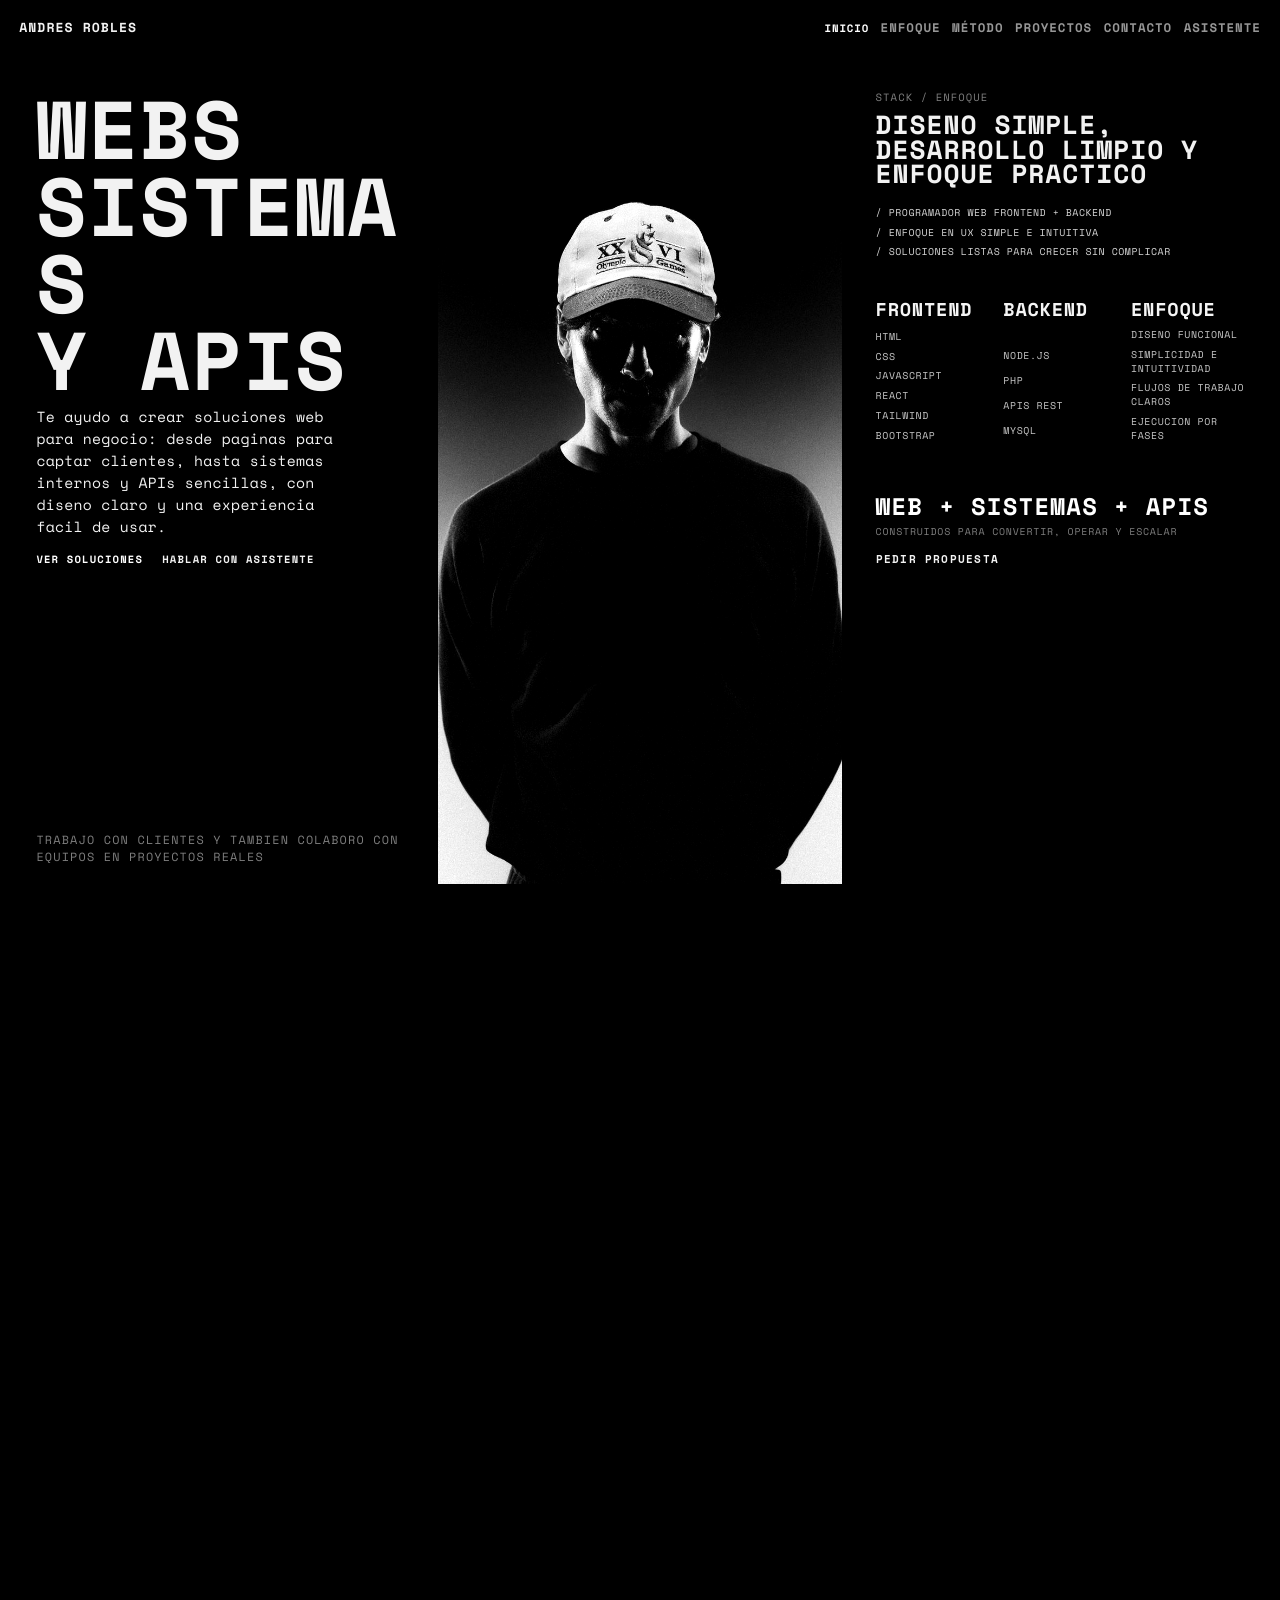
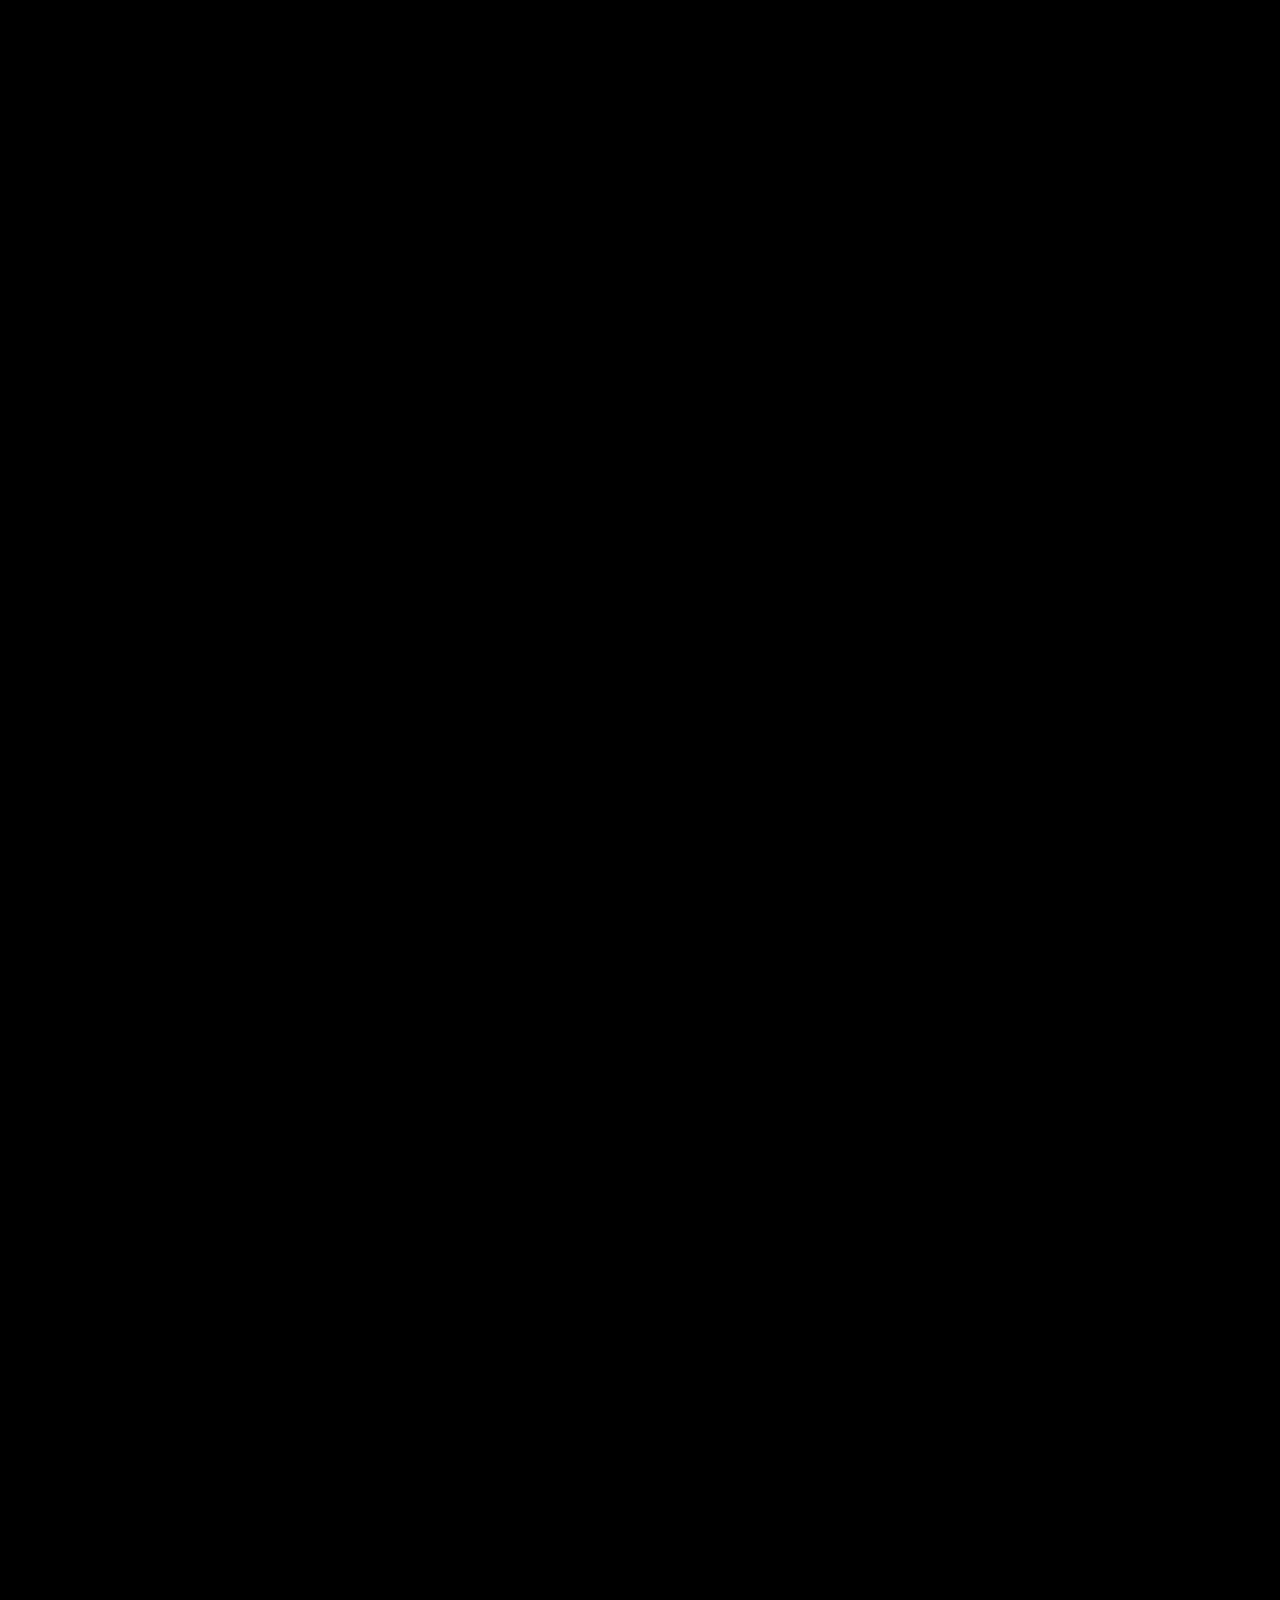
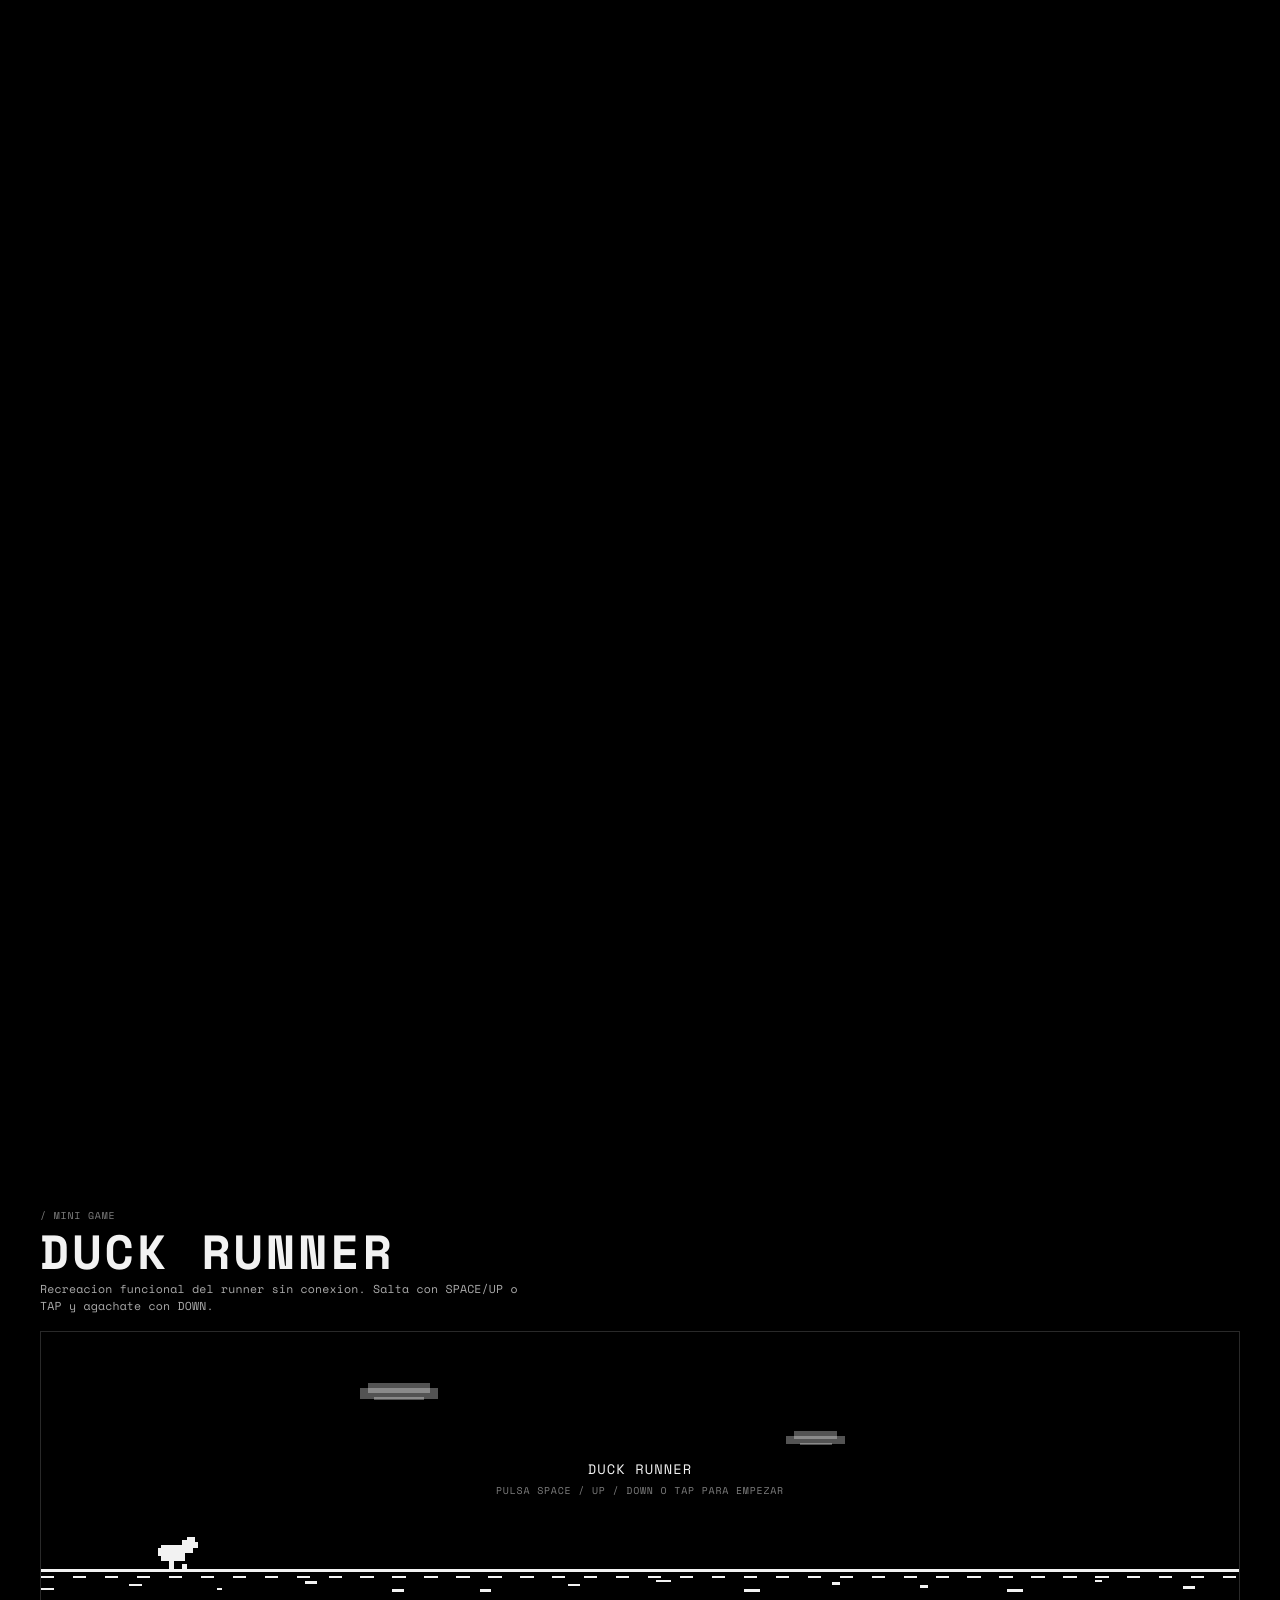
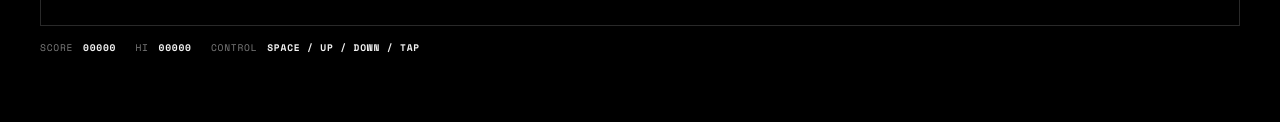
==== index.html @ f23bdde7 "feat: implementar sistema formal de versionado y control de cache" ====
<!DOCTYPE html>
<html lang="es">

<head>
    <meta charset="UTF-8" />
    <meta name="viewport" content="width=device-width, initial-scale=1.0" />
    <title>Andres Robles | Webs, Sistemas y APIs para Negocio</title>
    <link rel="preconnect" href="https://fonts.googleapis.com" />
    <link rel="preconnect" href="https://fonts.gstatic.com" crossorigin />
    <link href="https://fonts.googleapis.com/css2?family=Space+Mono:wght@400;700&display=swap" rel="stylesheet" />
    <link rel="stylesheet" href="assets/css/main.css?v=20260306-202911" />
</head>

<body>
    <nav class="main-nav">
        <div class="logo">ANDRES ROBLES</div>

        <div class="nav-links font-mono">
            <a class="nav-link" data-nav="home" data-nav-key="home" href="index.html">INICIO</a>
            <a class="nav-link" data-nav="about" data-nav-key="about" href="index.html?go=about">ENFOQUE</a>
            <a class="nav-link" data-nav="method" data-nav-key="method" href="index.html?go=method">MÉTODO</a>
            <a class="nav-link" data-nav="work" data-nav-key="work" href="index.html?go=work">PROYECTOS</a>
            <a class="nav-link" data-nav="contact" data-nav-key="contact" href="index.html?go=contact">CONTACTO</a>
            <a class="nav-link" data-nav-key="assistant" href="asistente.html">ASISTENTE</a>
        </div>

        <div class="menu-toggle" aria-label="Abrir menú" role="button" tabindex="0">
            <div class="menu-line"></div>
            <div class="menu-line"></div>
            <div class="menu-line"></div>
        </div>
    </nav>

    <div class="nav-panel font-mono" id="navPanel" aria-hidden="true">
        <a data-nav="home" data-nav-key="home" href="index.html">INICIO</a>
        <a data-nav="about" data-nav-key="about" href="index.html?go=about">ENFOQUE</a>
        <a data-nav="method" data-nav-key="method" href="index.html?go=method">MÉTODO</a>
        <a data-nav="work" data-nav-key="work" href="index.html?go=work">PROYECTOS</a>
        <a data-nav="contact" data-nav-key="contact" href="index.html?go=contact">CONTACTO</a>
        <a data-nav-key="assistant" href="asistente.html">ASISTENTE</a>
    </div>

    <section class="hero-section" id="heroSection">
        <div class="column hero-intro">
            <div class="hero-intro-main stagger-in">
                <h1 class="hero-title">WEBS<br>SISTEMAS<br>Y APIS</h1>
                <p class="hero-subtitle">
                    Te ayudo a crear soluciones web para negocio: desde paginas para captar clientes,
                    hasta sistemas internos y APIs sencillas, con diseno claro y una experiencia facil de usar.
                </p>

                <div class="hero-actions font-mono">
                    <a class="hero-action hero-action-primary" href="index.html?go=work">Ver soluciones</a>
                    <a class="hero-action hero-action-secondary" href="asistente.html">Hablar con asistente</a>
                </div>
            </div>

            <div class="hero-intro-foot stagger-in">
                <p class="hero-note font-mono">Trabajo con clientes y tambien colaboro con equipos en proyectos reales</p>
            </div>
        </div>

        <div class="column hero-center stagger-in" id="centerColumn" role="button" tabindex="0" aria-label="Ir a la seccion de enfoque">
            <img class="center-cover" src="./img/f6bb6f77c2fecaa5fe5e945b4db402d2.jpg" alt="Retrato profesional de Andres Robles" loading="eager" />
        </div>

        <div class="column column-right">
            <div class="hero-panel-head stagger-in">
                <p class="hero-panel-kicker font-mono">Stack / Enfoque</p>
                <h2 class="hero-panel-title">Diseno simple, desarrollo limpio y enfoque practico</h2>
            </div>

            <div class="hero-panel-meta font-mono stagger-in">
                <p>/ programador web frontend + backend</p>
                <p>/ enfoque en UX simple e intuitiva</p>
                <p>/ soluciones listas para crecer sin complicar</p>
            </div>

            <div class="hero-skill-grid stagger-in">
                <article class="hero-skill-col">
                    <h3 class="hero-skill-title">Frontend</h3>
                    <ul class="hero-skill-list font-mono">
                        <li>HTML</li>
                        <li>CSS</li>
                        <li>JavaScript</li>
                        <li>React</li>
                        <li>Tailwind</li>
                        <li>Bootstrap</li>
                    </ul>
                </article>

                <article class="hero-skill-col">
                    <h3 class="hero-skill-title">Backend</h3>
                    <ul class="hero-skill-list font-mono">
                        <li>Node.js</li>
                        <li>PHP</li>
                        <li>APIs REST</li>
                        <li>MySQL</li>
                    </ul>
                </article>

                <article class="hero-skill-col">
                    <h3 class="hero-skill-title">Enfoque</h3>
                    <ul class="hero-skill-list font-mono">
                        <li>Diseno funcional</li>
                        <li>Simplicidad e intuitividad</li>
                        <li>Flujos de trabajo claros</li>
                        <li>Ejecucion por fases</li>
                    </ul>
                </article>
            </div>

            <div class="column-3-bottom stagger-in">
                <p class="hero-availability">
                    <strong class="font-display">web + sistemas + apis</strong>
                    <span class="hero-availability-note">construidos para convertir, operar y escalar</span>
                </p>
                <button class="contact-btn font-mono">Pedir propuesta</button>
            </div>
        </div>
    </section>

    <section class="about-section" id="aboutSection">
        <div class="about-container">
            <div class="about-layout">
                <div class="about-side">
                    <p class="reveal reveal-about">
                        Soy programador web y me gusta unir diseno con desarrollo para crear soluciones claras.
                        Construyo paginas web, sistemas internos y APIs sencillas que realmente te ayuden
                        a vender mejor, organizar tu operacion o avanzar mas rapido.
                        <br><br>
                        Mi objetivo es que cada proyecto sea facil de entender, usar y mantener.
                        Cuido estructura, contenido y flujo para que tu web o sistema no solo se vea bien,
                        sino que tambien funcione bien en el dia a dia.
                        <br><br>
                        Trabajo con clientes que quieren ejecutar rapido y con equipos que necesitan apoyo tecnico.
                        Podemos arrancar con un producto definido o hacerlo a medida, segun lo que necesites.
                    </p>

                    <div class="about-meta font-mono reveal reveal-about">
                        <span>Perfil</span>
                        <span>Freelance + colaboracion con equipos</span>
                    </div>
                </div>

                <div>
                    <h2 class="about-big reveal reveal-about">
                        Proyectos reales, soluciones digitales y desarrollo a medida.                    </h2>
                </div>
            </div>
        </div>
    </section>

    <section class="experience-section" id="experienceSection">
        <div class="experience-container">
            <div class="section-label font-mono reveal reveal-exp">ENFOQUE</div>
            
            <div class="focus-grid">
                <div class="focus-item reveal reveal-exp">
                    <span class="focus-num font-mono">01</span>
                    <h3 class="focus-title">Diseno que funciona</h3>
                    <p class="focus-desc">Priorizo claridad sobre complejidad. Cada elemento tiene que tener una razon de existir.</p>
                </div>

                <div class="focus-item reveal reveal-exp">
                    <span class="focus-num font-mono">02</span>
                    <h3 class="focus-title">Codigo mantenible</h3>
                    <p class="focus-desc">Escribo codigo limpio y organizado para que cualquier desarrollador pueda entenderlo y evolucionarlo.</p>
                </div>

                <div class="focus-item reveal reveal-exp">
                    <span class="focus-num font-mono">03</span>
                    <h3 class="focus-title">Enfoque pragmatico</h3>
                    <p class="focus-desc">No reinvento la rueda. Uso herramientas probadas y resuelvo problemas reales con soluciones simples.</p>
                </div>

                <div class="focus-item reveal reveal-exp">
                    <span class="focus-num font-mono">04</span>
                    <h3 class="focus-title">Resultados medibles</h3>
                    <p class="focus-desc">Cada proyecto tiene metricas claras: conversion, rendimiento o engagement segun el objetivo.</p>
                </div>
            </div>

            <div class="focus-cta reveal reveal-exp">
                <a href="#projectsSection" class="focus-link font-mono">Ver trabajos reales</a>
            </div>
        </div>
    </section>

    <section class="projects-section" id="projectsSection">
        <div class="projects-container">
            <div class="section-header reveal reveal-projects reveal-grow">
                <div class="section-label section-label-dark font-mono">PROYECTOS Y SOLUCIONES</div>
                <h2 class="section-title">Soluciones web<br>para negocio</h2>
            </div>

            <div class="projects-list">
                <a class="project-item project-item-link reveal reveal-projects" data-project-slug="landing-b2b" href="#" aria-label="Ver detalle de Landing de captacion B2B">
                    <div class="project-visual">
                        <img class="project-thumb" src="./img/Proyecto nuevo (7).png" alt="Vista de dashboard para captacion B2B" loading="lazy" />
                        <div class="project-number font-mono">01</div>
                    </div>
                    <div class="project-info">
                        <h3>Landing de captacion B2B</h3>
                        <p>
                            Pagina enfocada en convertir visitas en oportunidades comerciales,
                            con mensaje claro, estructura de conversion y formulario orientado a leads.
                        </p>
                        <div class="project-tags">
                            <span class="project-tag font-mono">Leads</span>
                            <span class="project-tag font-mono">Conversion</span>
                            <span class="project-tag font-mono">B2B</span>
                        </div>
                    </div>
                    <div class="project-arrow">→</div>
                </a>

                <a class="project-item project-item-link reveal reveal-projects" data-project-slug="corporate-sales-site" href="#" aria-label="Ver detalle de Web corporativa multipagina">
                    <div class="project-visual">
                        <img class="project-thumb" src="./img/Proyecto nuevo (7).png" alt="Preview de web corporativa enfocada en ventas" loading="lazy" />
                        <div class="project-number font-mono">02</div>
                    </div>
                    <div class="project-info">
                        <h3>Web corporativa multipagina</h3>
                        <p>
                            Sitio para presentar tu marca, servicios y casos con claridad,
                            reforzando confianza y facilitando el paso a contacto comercial.
                        </p>
                        <div class="project-tags">
                            <span class="project-tag font-mono">Marca</span>
                            <span class="project-tag font-mono">Ventas</span>
                            <span class="project-tag font-mono">Credibilidad</span>
                        </div>
                    </div>
                    <div class="project-arrow">→</div>
                </a>

                <a class="project-item project-item-link reveal reveal-projects" data-project-slug="internal-ops-panel" href="#" aria-label="Ver detalle de Sistema interno de flujos de trabajo">
                    <div class="project-visual">
                        <img class="project-thumb" src="./img/Proyecto nuevo (7).png" alt="Panel interno de operaciones para equipos" loading="lazy" />
                        <div class="project-number font-mono">03</div>
                    </div>
                    <div class="project-info">
                        <h3>Sistema interno de flujos de trabajo</h3>
                        <p>
                            Aplicacion para organizar procesos del equipo, centralizar tareas y datos,
                            y reducir trabajo manual con una operacion mas clara.
                        </p>
                        <div class="project-tags">
                            <span class="project-tag font-mono">Operaciones</span>
                            <span class="project-tag font-mono">Flujos</span>
                            <span class="project-tag font-mono">MySQL</span>
                        </div>
                    </div>
                    <div class="project-arrow">→</div>
                </a>

                <a class="project-item project-item-link reveal reveal-projects" data-project-slug="simple-business-api" href="#" aria-label="Ver detalle de API sencilla para integraciones">
                    <div class="project-visual">
                        <img class="project-thumb" src="./img/Proyecto nuevo (7).png" alt="Integracion backend con endpoints de API" loading="lazy" />
                        <div class="project-number font-mono">04</div>
                    </div>
                    <div class="project-info">
                        <h3>API sencilla para integraciones</h3>
                        <p>
                            API REST para conectar formularios, CRM, paneles o servicios externos,
                            con endpoints claros y estructura preparada para crecer por fases.
                        </p>
                        <div class="project-tags">
                            <span class="project-tag font-mono">API</span>
                            <span class="project-tag font-mono">Integraciones</span>
                            <span class="project-tag font-mono">Backend</span>
                        </div>
                    </div>
                    <div class="project-arrow">→</div>
                </a>
            </div>
        </div>
    </section>

    <section class="contact-section" id="contactSection">
        <div class="contact-container">
            <div class="section-label font-mono reveal reveal-contact">CONTACTO</div>
            <h2 class="contact-title reveal reveal-contact reveal-grow">
                Hablemos de tu proyecto
            </h2>
            <p class="contact-subtitle reveal reveal-contact">
                Si necesitas una web, un sistema o una API, te ayudo a definir el siguiente paso.
            </p>
            <div class="contact-actions reveal reveal-contact">
                <button type="button" class="contact-action-main font-mono" data-contact-intent="producto">
                    Iniciar proyecto
                </button>
                <button type="button" class="contact-action-secondary font-mono" data-contact-intent="equipo">
                    Colaborar con equipo
                </button>
            </div>

            <form class="contact-form reveal reveal-contact" id="contactForm" novalidate>
                <input type="hidden" name="source" value="portfolio-web" />
                <input type="hidden" name="formStartedAt" id="contactFormStartedAt" value="" />

                <label class="contact-honeypot" for="contactWebsite" aria-hidden="true">
                    <span>Sitio web</span>
                    <input id="contactWebsite" name="website" type="text" tabindex="-1" autocomplete="off" />
                </label>

                <div class="contact-form-grid">
                    <label class="contact-field" for="contactName">
                        <span>Nombre</span>
                        <input id="contactName" name="name" type="text" autocomplete="name" required />
                        <small class="contact-field-error" data-error-for="name"></small>
                    </label>

                    <label class="contact-field" for="contactEmail">
                        <span>Email</span>
                        <input id="contactEmail" name="email" type="email" autocomplete="email" required />
                        <small class="contact-field-error" data-error-for="email"></small>
                    </label>

                    <label class="contact-field" for="contactCompany">
                        <span>Empresa (opcional)</span>
                        <input id="contactCompany" name="company" type="text" autocomplete="organization" />
                        <small class="contact-field-error" data-error-for="company"></small>
                    </label>

                    <label class="contact-field" for="contactType">
                        <span>Tipo de solicitud</span>
                        <select id="contactType" name="inquiryType" required>
                            <option value="">Selecciona una opción</option>
                            <option value="producto">Quiero una web o sistema</option>
                            <option value="medida">Proyecto a medida</option>
                            <option value="equipo">Colaboracion con equipo o empresa</option>
                        </select>
                        <small class="contact-field-error" data-error-for="inquiryType"></small>
                    </label>
                </div>

                <label class="contact-field contact-field-full" for="contactMessage">
                    <span>Cuéntame qué necesitas</span>
                    <textarea id="contactMessage" name="message" rows="5" required></textarea>
                    <small class="contact-field-error" data-error-for="message"></small>
                </label>

                <button type="submit" class="contact-submit font-mono" id="contactSubmitButton">Enviar solicitud</button>
                <p class="contact-feedback" id="contactFeedback" role="status" aria-live="polite"></p>
            </form>

            <div class="social-links reveal reveal-contact">
                <a href="#" class="social-link font-mono">GitHub</a>
                <a href="#" class="social-link font-mono">LinkedIn</a>
                <a href="#" class="social-link font-mono">Twitter</a>
                <a href="#" class="social-link font-mono">Dribbble</a>
            </div>
        </div>
    </section>

    <footer class="footer" id="footerSection">
        <p class="font-mono">© 2026 Andres Robles. Webs, sistemas y APIs para negocio.</p>
    </footer>

    <section class="duck-runner-section" id="duckRunnerSection" aria-labelledby="duckRunnerTitle">
        <div class="duck-runner-container">
            <header class="duck-runner-head">
                <p class="duck-runner-kicker font-mono">/ mini game</p>
                <h2 class="duck-runner-title" id="duckRunnerTitle">Duck Runner</h2>
                <p class="duck-runner-copy">Recreacion funcional del runner sin conexion. Salta con SPACE/UP o TAP y agachate con DOWN.</p>
            </header>

            <div class="duck-runner-stage" id="duckRunnerStage" role="region" aria-label="Duck Runner en pixeles">
                <canvas class="duck-runner-canvas" id="duckRunnerCanvas" width="900" height="220" aria-label="Escena del juego Duck Runner"></canvas>

                <div class="duck-runner-overlay font-mono" id="duckRunnerOverlay">
                    <p class="duck-runner-overlay-title" id="duckRunnerOverlayTitle">Duck Runner</p>
                    <p class="duck-runner-overlay-hint" id="duckRunnerOverlayHint">Pulsa espacio o toca para empezar</p>
                </div>
            </div>

            <div class="duck-runner-hud font-mono">
                <span>SCORE <strong id="duckRunnerScore">00000</strong></span>
                <span>HI <strong id="duckRunnerHighScore">00000</strong></span>
                <span>CONTROL <strong>SPACE / UP / DOWN / TAP</strong></span>
            </div>
        </div>
    </section>

    <div class="project-modal" id="projectModal" aria-hidden="true">
        <div class="project-modal-backdrop" data-project-modal-close></div>

        <section class="project-modal-dialog" role="dialog" aria-modal="true" aria-labelledby="projectModalTitle" aria-describedby="projectModalSubtitle">
            <button type="button" class="project-modal-close font-mono" id="projectModalClose" data-project-modal-close>Cerrar</button>

            <header class="project-modal-header">
                <p class="project-modal-kicker font-mono" id="projectModalKicker"></p>
                <h3 class="project-modal-title" id="projectModalTitle"></h3>
                <p class="project-modal-subtitle" id="projectModalSubtitle"></p>
                <div class="project-modal-tags" id="projectModalTags"></div>
            </header>

            <div class="project-modal-body">
                <section class="project-modal-intro">
                    <div class="project-modal-gallery" id="projectModalGallery"></div>

                    <aside class="project-modal-side">
                        <div class="project-modal-meta font-mono">
                            <span id="projectModalStatus"></span>
                            <span id="projectModalTimeline"></span>
                        </div>

                        <p class="project-modal-summary" id="projectModalSummary"></p>

                        <h4 class="project-modal-side-title font-mono">Incluye</h4>
                        <ul class="project-modal-deliverables" id="projectModalDeliverables"></ul>

                        <div class="project-modal-actions">
                            <a class="project-modal-btn font-mono" id="projectModalDemoLink" href="#" target="_blank" rel="noopener">Ver demo real</a>
                            <p class="project-modal-hint" id="projectModalDemoHint"></p>
                        </div>
                    </aside>
                </section>

                <section class="project-modal-story" id="projectModalStoryGallery" aria-label="Galeria del proyecto"></section>
            </div>
        </section>
    </div>

    <script type="module" src="assets/js/main.js?v=20260306-202911"></script>
</body>

</html>
---- assets/css/main.css ----
@import url("./base.css");
@import url("./components/nav.css");
@import url("./components/hero.css");
@import url("./components/sections.css");
@import url("./components/duck-runner.css");
@import url("./components/project-modal.css");
@import url("./components/animations.css");
@import url("./components/responsive.css");
@import url("./theme-retro.css");
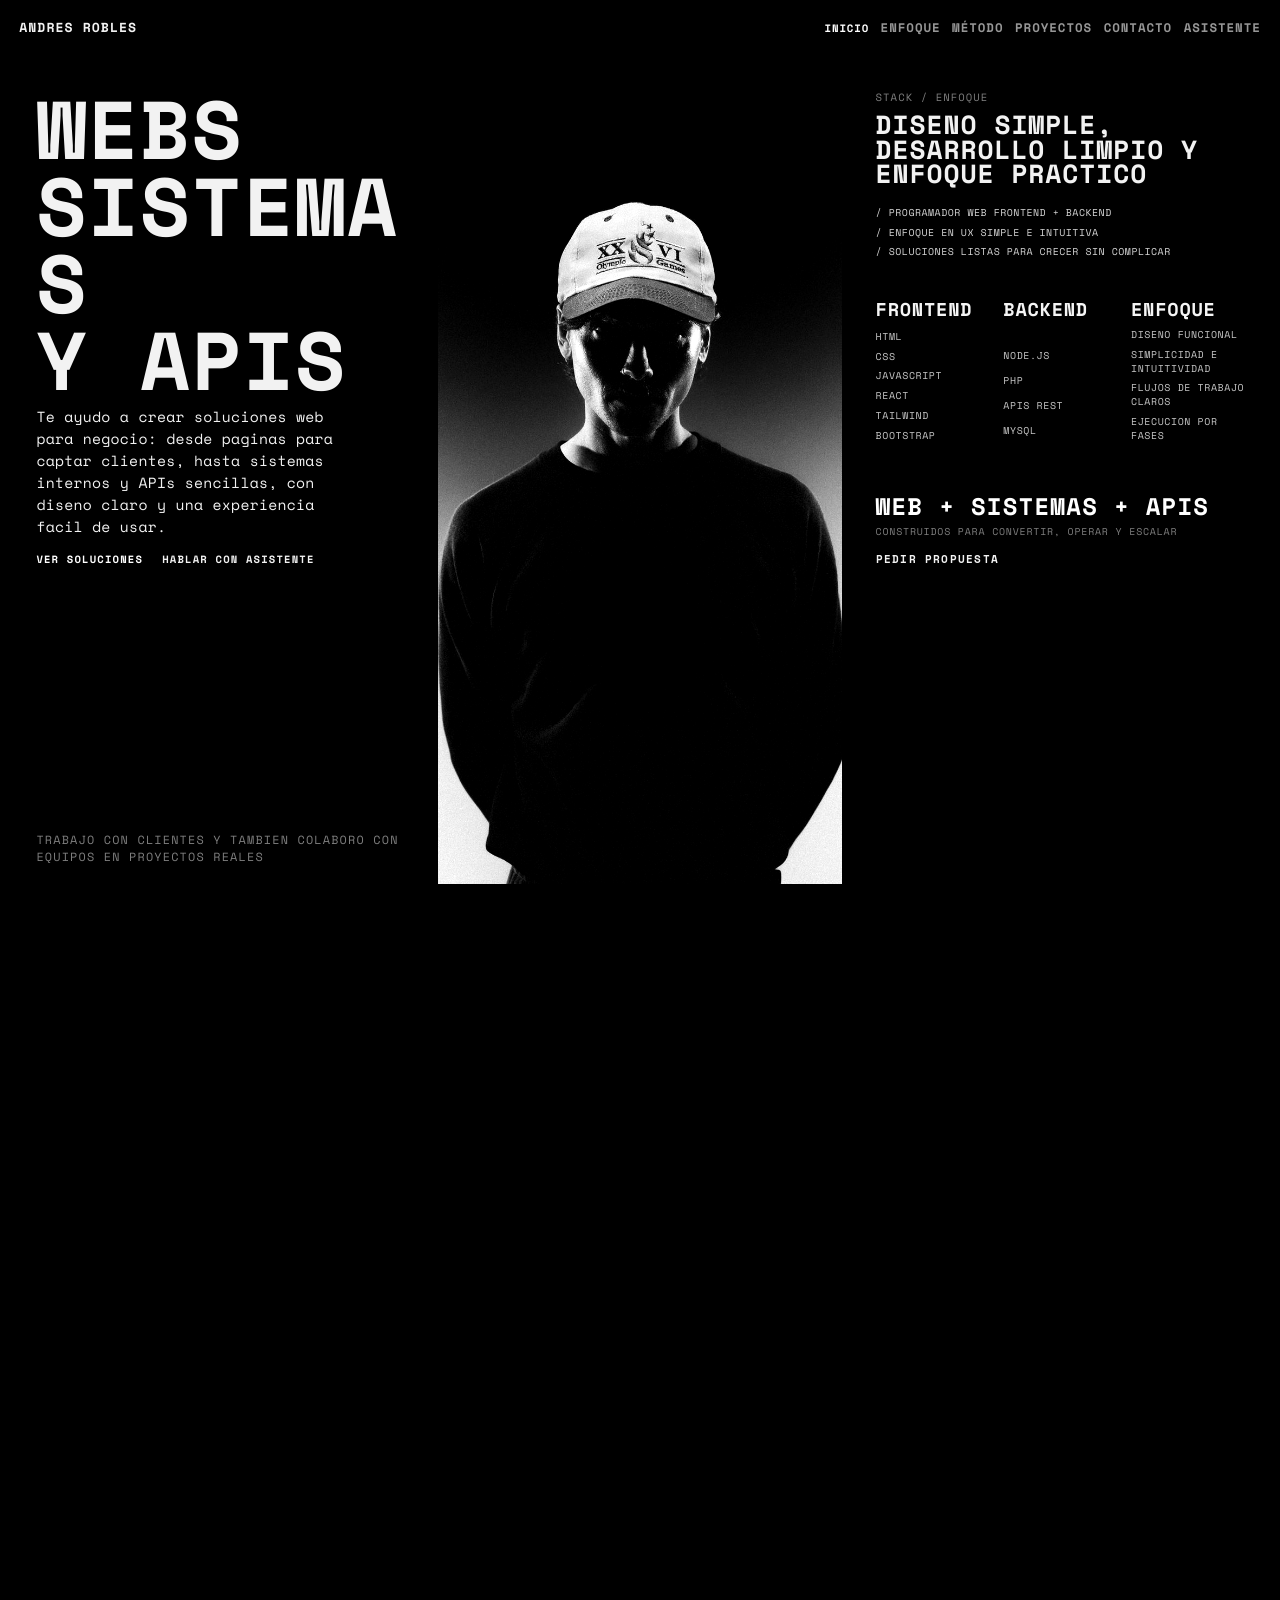
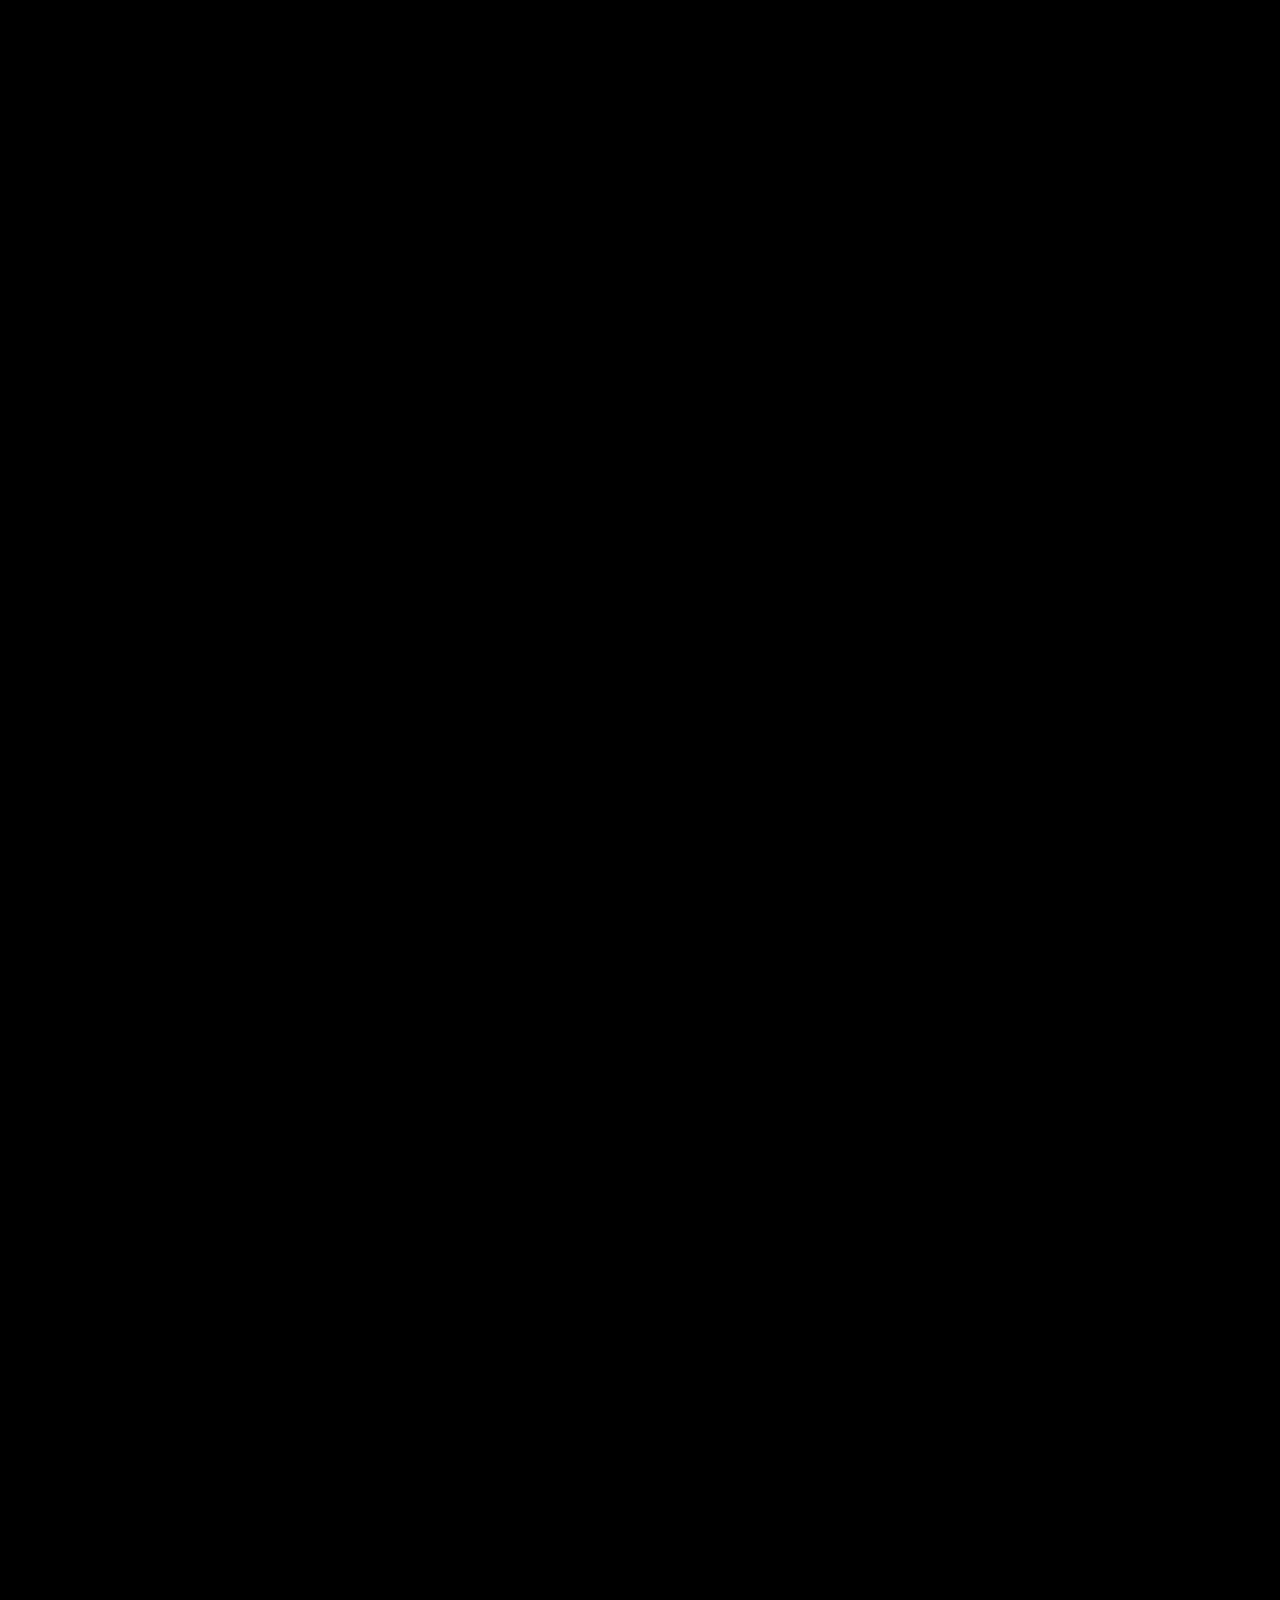
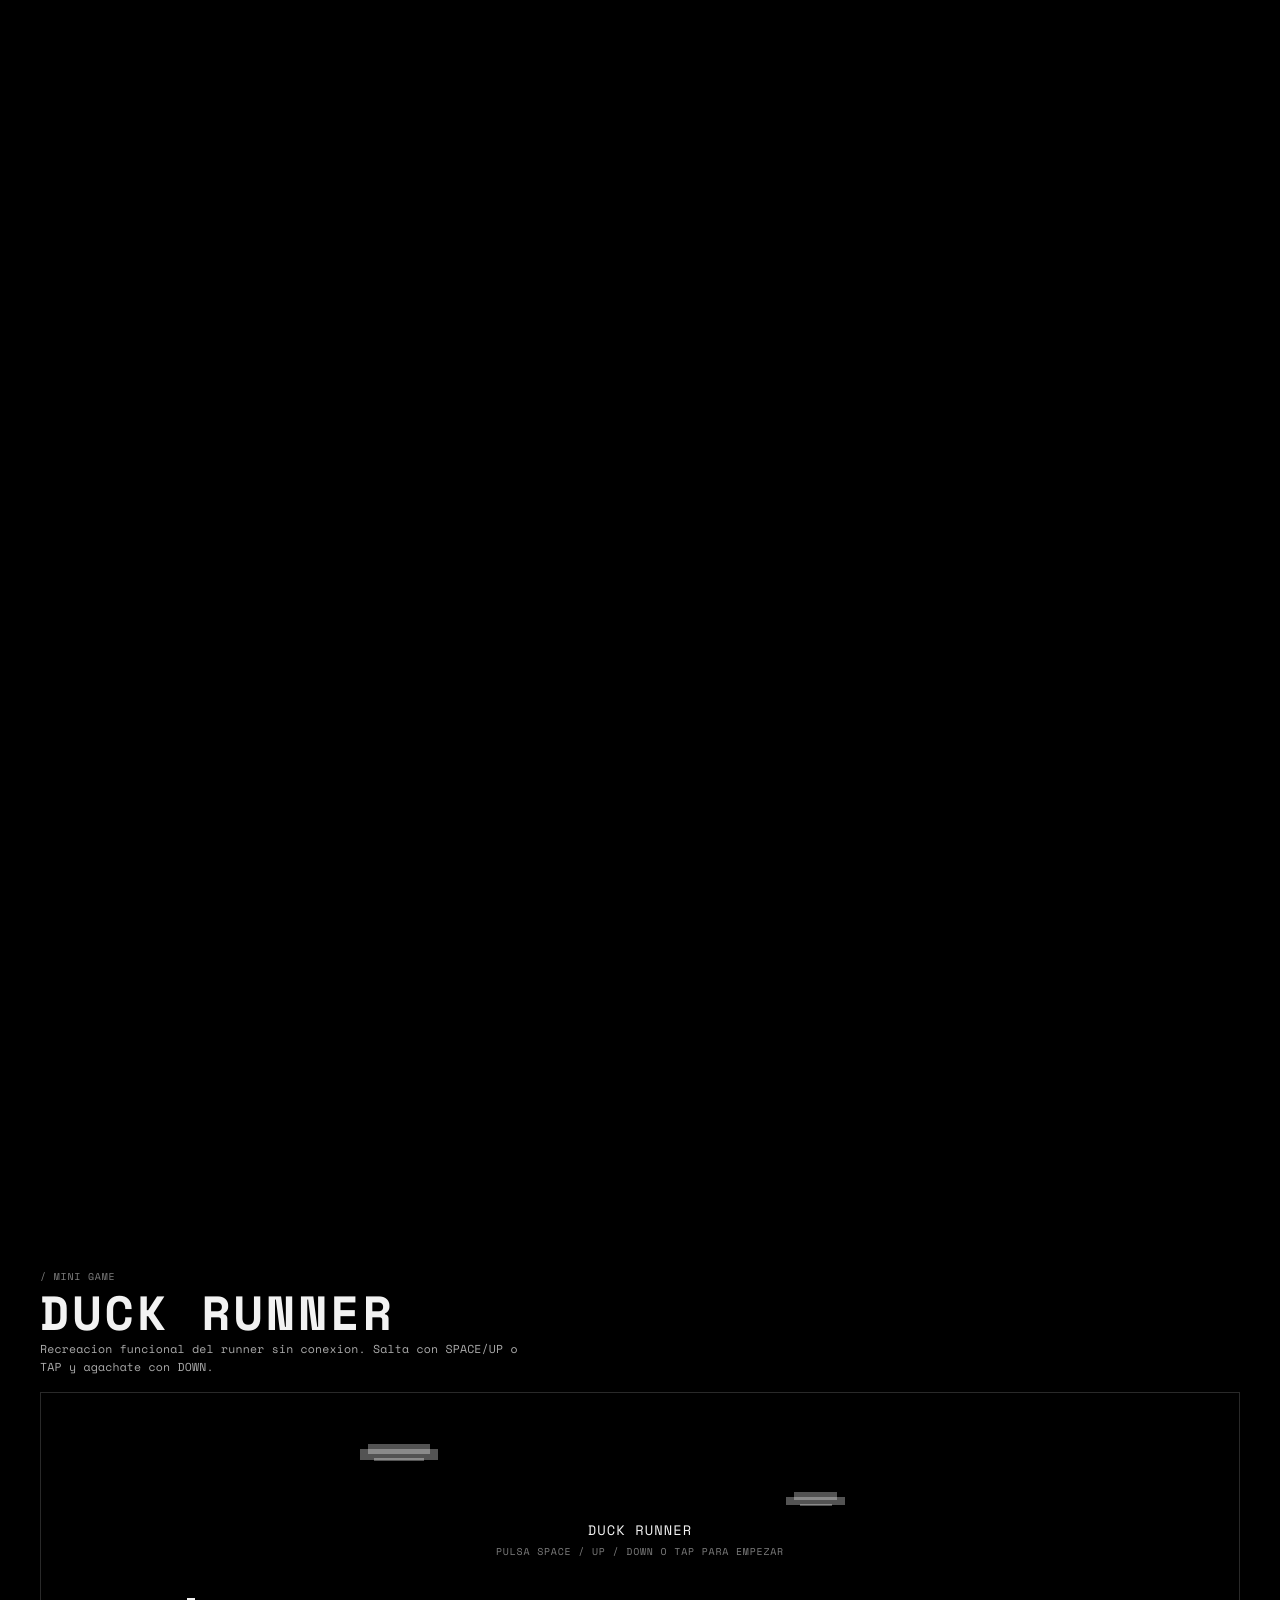
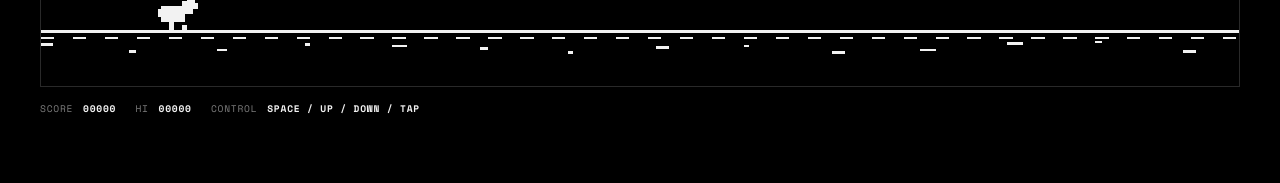
==== commit 6cf0f80b: "fix: reforzar seguridad y documentar el portafolio de practica Conserva la migracion del asistente a" ====
--- a/index.html
+++ b/index.html
@@ -8,7 +8,7 @@
     <link rel="preconnect" href="https://fonts.googleapis.com" />
     <link rel="preconnect" href="https://fonts.gstatic.com" crossorigin />
     <link href="https://fonts.googleapis.com/css2?family=Space+Mono:wght@400;700&display=swap" rel="stylesheet" />
-    <link rel="stylesheet" href="assets/css/main.css?v=20260306-202911" />
+    <link rel="stylesheet" href="assets/css/main.css?v=20261019-124854" />
 </head>
 
 <body>
@@ -344,13 +344,14 @@
 
                 <button type="submit" class="contact-submit font-mono" id="contactSubmitButton">Enviar solicitud</button>
                 <p class="contact-feedback" id="contactFeedback" role="status" aria-live="polite"></p>
+                <p class="font-mono" style="font-size:0.8rem;line-height:1.6">Proyecto de aprendizaje: utiliza datos ficticios al probarlo. En modo real, el servidor guarda la solicitud para seguimiento. No se guardan borradores nuevos en tu navegador.</p>
             </form>
 
             <div class="social-links reveal reveal-contact">
-                <a href="#" class="social-link font-mono">GitHub</a>
-                <a href="#" class="social-link font-mono">LinkedIn</a>
-                <a href="#" class="social-link font-mono">Twitter</a>
-                <a href="#" class="social-link font-mono">Dribbble</a>
+                <a href="https://github.com/andres-robles-dev" class="social-link font-mono">GitHub</a>
+                <span class="social-link font-mono" aria-disabled="true" title="Sin configurar en esta muestra">LinkedIn · pendiente</span>
+                <span class="social-link font-mono" aria-disabled="true" title="Sin configurar en esta muestra">Twitter · pendiente</span>
+                <span class="social-link font-mono" aria-disabled="true" title="Sin configurar en esta muestra">Dribbble · pendiente</span>
             </div>
         </div>
     </section>
@@ -424,7 +425,7 @@
         </section>
     </div>
 
-    <script type="module" src="assets/js/main.js?v=20260306-202911"></script>
+    <script type="module" src="assets/js/main.js?v=20261019-124854"></script>
 </body>
 
 </html>
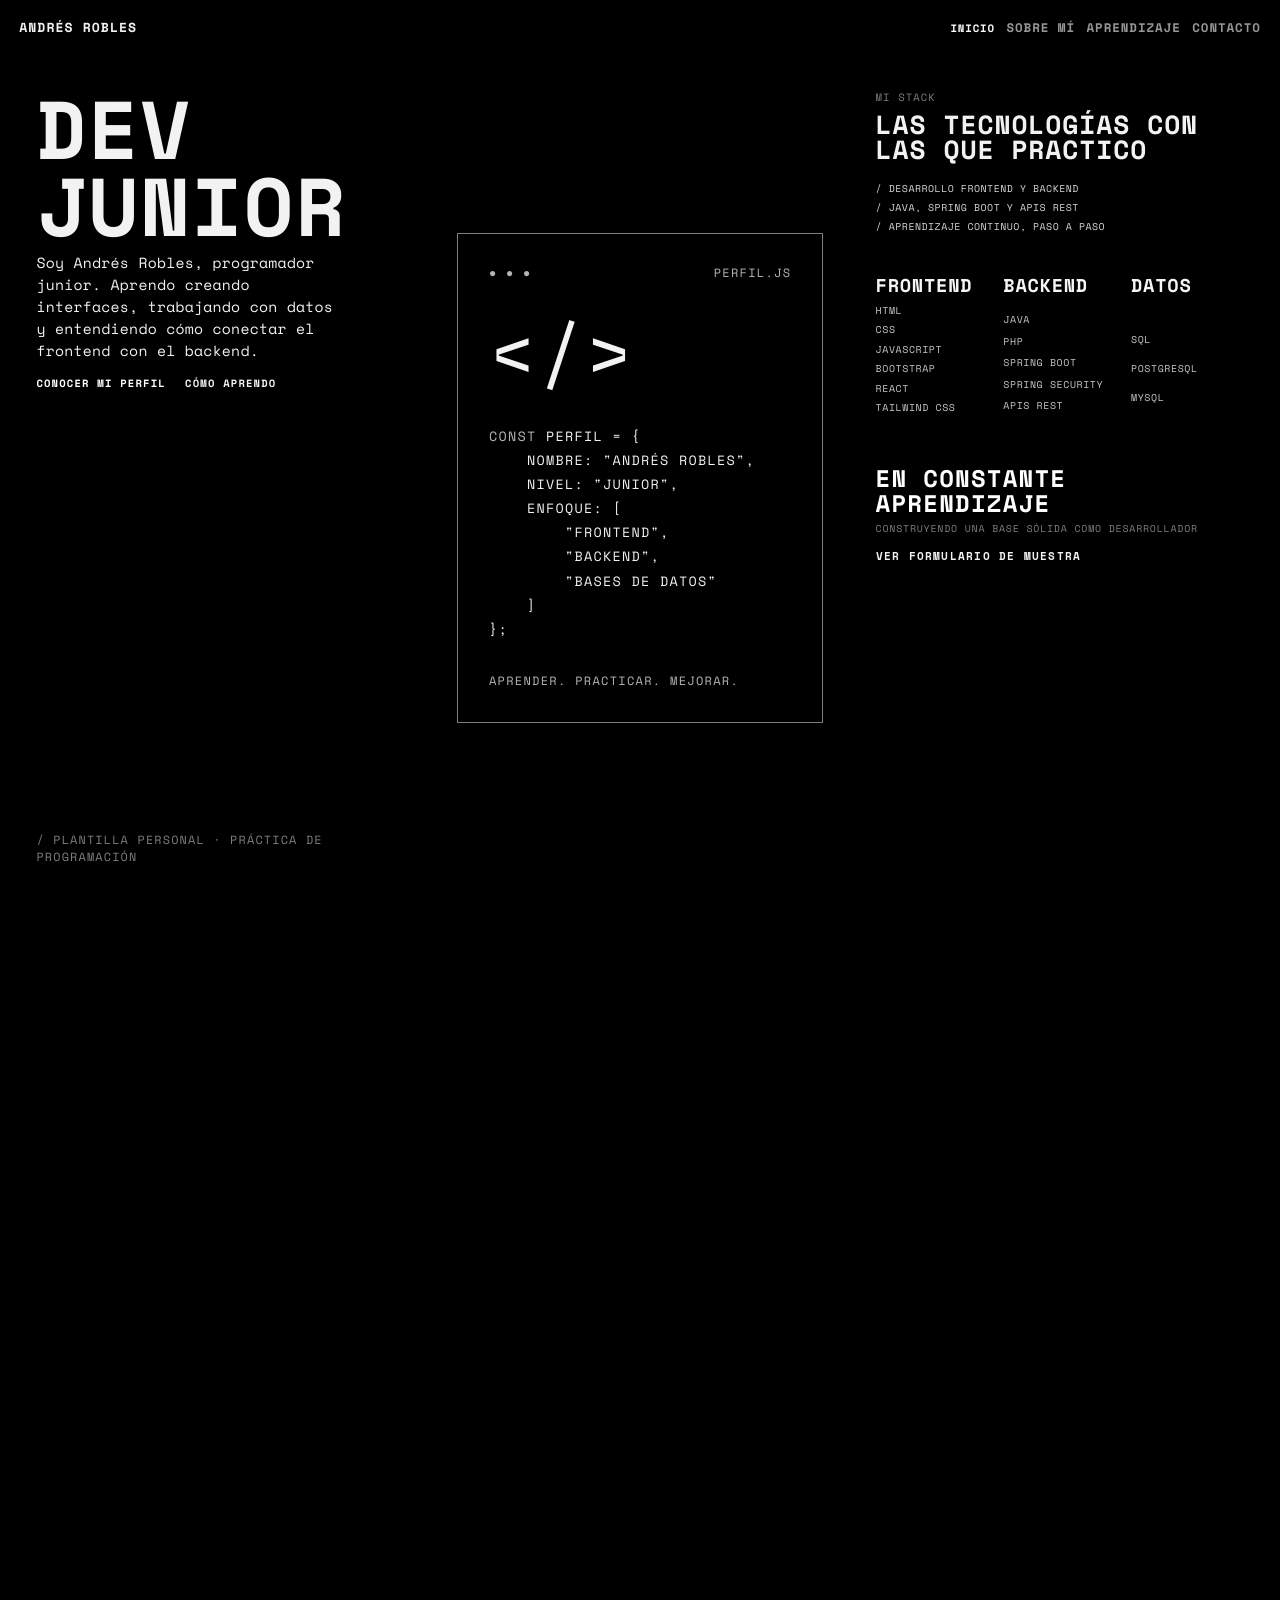
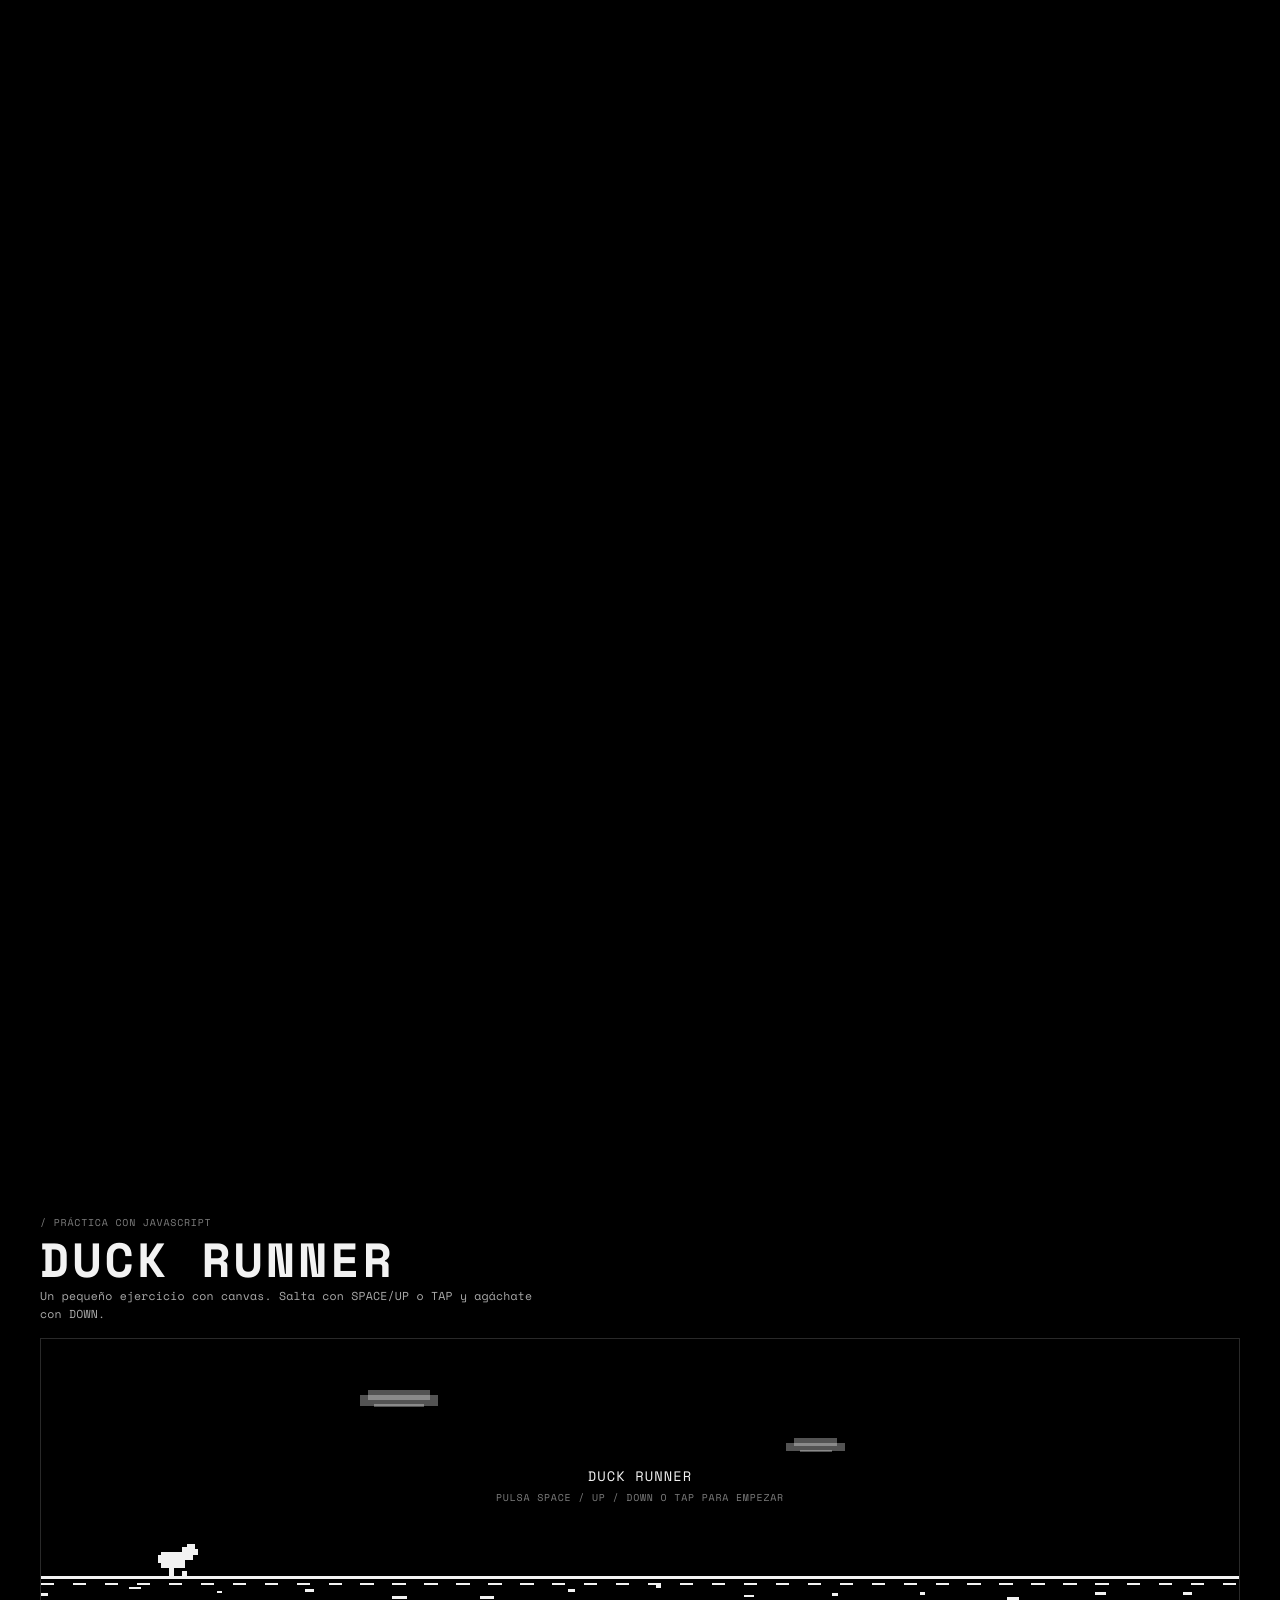
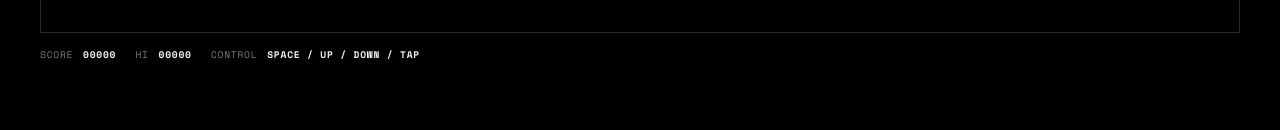
==== commit 9990517c: "refactor: presentar plantilla personal de programador junior Elimina retrato, redes y catalogo de pr" ====
--- a/index.html
+++ b/index.html
@@ -4,118 +4,103 @@
 <head>
     <meta charset="UTF-8" />
     <meta name="viewport" content="width=device-width, initial-scale=1.0" />
-    <title>Andres Robles | Webs, Sistemas y APIs para Negocio</title>
+    <meta name="description" content="Plantilla personal de Andrés Robles, programador junior. Mi stack y mi aprendizaje en frontend, backend y bases de datos." />
+    <title>Andrés Robles | Programador junior</title>
     <link rel="preconnect" href="https://fonts.googleapis.com" />
     <link rel="preconnect" href="https://fonts.gstatic.com" crossorigin />
     <link href="https://fonts.googleapis.com/css2?family=Space+Mono:wght@400;700&display=swap" rel="stylesheet" />
-    <link rel="stylesheet" href="assets/css/main.css?v=20261019-124854" />
+    <link rel="stylesheet" href="assets/css/main.css?v=20261019-154130" />
 </head>
 
 <body>
     <nav class="main-nav">
-        <div class="logo">ANDRES ROBLES</div>
-
+        <div class="logo">ANDRÉS ROBLES</div>
         <div class="nav-links font-mono">
             <a class="nav-link" data-nav="home" data-nav-key="home" href="index.html">INICIO</a>
-            <a class="nav-link" data-nav="about" data-nav-key="about" href="index.html?go=about">ENFOQUE</a>
-            <a class="nav-link" data-nav="method" data-nav-key="method" href="index.html?go=method">MÉTODO</a>
-            <a class="nav-link" data-nav="work" data-nav-key="work" href="index.html?go=work">PROYECTOS</a>
+            <a class="nav-link" data-nav="about" data-nav-key="about" href="index.html?go=about">SOBRE MÍ</a>
+            <a class="nav-link" data-nav="method" data-nav-key="method" href="index.html?go=method">APRENDIZAJE</a>
             <a class="nav-link" data-nav="contact" data-nav-key="contact" href="index.html?go=contact">CONTACTO</a>
-            <a class="nav-link" data-nav-key="assistant" href="asistente.html">ASISTENTE</a>
         </div>
-
         <div class="menu-toggle" aria-label="Abrir menú" role="button" tabindex="0">
-            <div class="menu-line"></div>
-            <div class="menu-line"></div>
-            <div class="menu-line"></div>
+            <div class="menu-line"></div><div class="menu-line"></div><div class="menu-line"></div>
         </div>
     </nav>
 
     <div class="nav-panel font-mono" id="navPanel" aria-hidden="true">
         <a data-nav="home" data-nav-key="home" href="index.html">INICIO</a>
-        <a data-nav="about" data-nav-key="about" href="index.html?go=about">ENFOQUE</a>
-        <a data-nav="method" data-nav-key="method" href="index.html?go=method">MÉTODO</a>
-        <a data-nav="work" data-nav-key="work" href="index.html?go=work">PROYECTOS</a>
+        <a data-nav="about" data-nav-key="about" href="index.html?go=about">SOBRE MÍ</a>
+        <a data-nav="method" data-nav-key="method" href="index.html?go=method">APRENDIZAJE</a>
         <a data-nav="contact" data-nav-key="contact" href="index.html?go=contact">CONTACTO</a>
-        <a data-nav-key="assistant" href="asistente.html">ASISTENTE</a>
     </div>
 
     <section class="hero-section" id="heroSection">
         <div class="column hero-intro">
             <div class="hero-intro-main stagger-in">
-                <h1 class="hero-title">WEBS<br>SISTEMAS<br>Y APIS</h1>
-                <p class="hero-subtitle">
-                    Te ayudo a crear soluciones web para negocio: desde paginas para captar clientes,
-                    hasta sistemas internos y APIs sencillas, con diseno claro y una experiencia facil de usar.
-                </p>
-
+                <h1 class="hero-title">DEV<br>JUNIOR</h1>
+                <p class="hero-subtitle">Soy Andrés Robles, programador junior. Aprendo creando interfaces, trabajando con datos y entendiendo cómo conectar el frontend con el backend.</p>
                 <div class="hero-actions font-mono">
-                    <a class="hero-action hero-action-primary" href="index.html?go=work">Ver soluciones</a>
-                    <a class="hero-action hero-action-secondary" href="asistente.html">Hablar con asistente</a>
+                    <a class="hero-action hero-action-primary" href="index.html?go=about">Conocer mi perfil</a>
+                    <a class="hero-action hero-action-secondary" href="index.html?go=method">Cómo aprendo</a>
                 </div>
             </div>
-
             <div class="hero-intro-foot stagger-in">
-                <p class="hero-note font-mono">Trabajo con clientes y tambien colaboro con equipos en proyectos reales</p>
+                <p class="hero-note font-mono">/ plantilla personal · práctica de programación</p>
             </div>
         </div>
 
-        <div class="column hero-center stagger-in" id="centerColumn" role="button" tabindex="0" aria-label="Ir a la seccion de enfoque">
-            <img class="center-cover" src="./img/f6bb6f77c2fecaa5fe5e945b4db402d2.jpg" alt="Retrato profesional de Andres Robles" loading="eager" />
+        <div class="column hero-center stagger-in" id="centerColumn" role="button" tabindex="0" aria-label="Conocer mi perfil de programador junior">
+            <div class="profile-terminal font-mono">
+                <div class="profile-terminal-header"><span aria-hidden="true">● ● ●</span><span>perfil.js</span></div>
+                <div class="profile-terminal-symbol" aria-hidden="true">&lt;/&gt;</div>
+                <pre class="profile-terminal-code"><code><span>const</span> perfil = {
+    nombre: "Andrés Robles",
+    nivel: "Junior",
+    enfoque: [
+        "Frontend",
+        "Backend",
+        "Bases de datos"
+    ]
+};</code></pre>
+                <p class="profile-terminal-note">Aprender. Practicar. Mejorar.</p>
+            </div>
         </div>
 
         <div class="column column-right">
             <div class="hero-panel-head stagger-in">
-                <p class="hero-panel-kicker font-mono">Stack / Enfoque</p>
-                <h2 class="hero-panel-title">Diseno simple, desarrollo limpio y enfoque practico</h2>
+                <p class="hero-panel-kicker font-mono">Mi stack</p>
+                <h2 class="hero-panel-title">Las tecnologías con las que practico</h2>
             </div>
-
             <div class="hero-panel-meta font-mono stagger-in">
-                <p>/ programador web frontend + backend</p>
-                <p>/ enfoque en UX simple e intuitiva</p>
-                <p>/ soluciones listas para crecer sin complicar</p>
+                <p>/ desarrollo frontend y backend</p>
+                <p>/ Java, Spring Boot y APIs REST</p>
+                <p>/ aprendizaje continuo, paso a paso</p>
             </div>
-
             <div class="hero-skill-grid stagger-in">
                 <article class="hero-skill-col">
                     <h3 class="hero-skill-title">Frontend</h3>
                     <ul class="hero-skill-list font-mono">
-                        <li>HTML</li>
-                        <li>CSS</li>
-                        <li>JavaScript</li>
-                        <li>React</li>
-                        <li>Tailwind</li>
-                        <li>Bootstrap</li>
+                        <li>HTML</li><li>CSS</li><li>JavaScript</li><li>Bootstrap</li><li>React</li><li>Tailwind CSS</li>
                     </ul>
                 </article>
-
                 <article class="hero-skill-col">
                     <h3 class="hero-skill-title">Backend</h3>
                     <ul class="hero-skill-list font-mono">
-                        <li>Node.js</li>
-                        <li>PHP</li>
-                        <li>APIs REST</li>
-                        <li>MySQL</li>
+                        <li>Java</li><li>PHP</li><li>Spring Boot</li><li>Spring Security</li><li>APIs REST</li>
                     </ul>
                 </article>
-
                 <article class="hero-skill-col">
-                    <h3 class="hero-skill-title">Enfoque</h3>
+                    <h3 class="hero-skill-title">Datos</h3>
                     <ul class="hero-skill-list font-mono">
-                        <li>Diseno funcional</li>
-                        <li>Simplicidad e intuitividad</li>
-                        <li>Flujos de trabajo claros</li>
-                        <li>Ejecucion por fases</li>
+                        <li>SQL</li><li>PostgreSQL</li><li>MySQL</li>
                     </ul>
                 </article>
             </div>
-
             <div class="column-3-bottom stagger-in">
                 <p class="hero-availability">
-                    <strong class="font-display">web + sistemas + apis</strong>
-                    <span class="hero-availability-note">construidos para convertir, operar y escalar</span>
+                    <strong class="font-display">En constante aprendizaje</strong>
+                    <span class="hero-availability-note">Construyendo una base sólida como desarrollador</span>
                 </p>
-                <button class="contact-btn font-mono">Pedir propuesta</button>
+                <button class="contact-btn font-mono">Ver formulario de muestra</button>
             </div>
         </div>
     </section>
@@ -125,307 +110,63 @@
             <div class="about-layout">
                 <div class="about-side">
                     <p class="reveal reveal-about">
-                        Soy programador web y me gusta unir diseno con desarrollo para crear soluciones claras.
-                        Construyo paginas web, sistemas internos y APIs sencillas que realmente te ayuden
-                        a vender mejor, organizar tu operacion o avanzar mas rapido.
+                        Soy Andrés Robles, programador junior. Me interesa comprender cómo se construye una aplicación, desde lo que se ve en el navegador hasta la lógica del servidor y sus datos.
                         <br><br>
-                        Mi objetivo es que cada proyecto sea facil de entender, usar y mantener.
-                        Cuido estructura, contenido y flujo para que tu web o sistema no solo se vea bien,
-                        sino que tambien funcione bien en el dia a dia.
+                        Practico con HTML, CSS y JavaScript, y también con React, Bootstrap y Tailwind CSS. En backend trabajo mi base con Java, PHP, Spring Boot, Spring Security y APIs REST, junto con PostgreSQL y MySQL.
                         <br><br>
-                        Trabajo con clientes que quieren ejecutar rapido y con equipos que necesitan apoyo tecnico.
-                        Podemos arrancar con un producto definido o hacerlo a medida, segun lo que necesites.
+                        Esta web es una plantilla de estudio para practicar diseño, estructura y organización del código. No representa una empresa, un catálogo de productos ni una lista de trabajos para clientes.
                     </p>
-
-                    <div class="about-meta font-mono reveal reveal-about">
-                        <span>Perfil</span>
-                        <span>Freelance + colaboracion con equipos</span>
-                    </div>
+                    <div class="about-meta font-mono"><span>Perfil</span><span>Programador junior · en formación continua</span></div>
                 </div>
-
-                <div>
-                    <h2 class="about-big reveal reveal-about">
-                        Proyectos reales, soluciones digitales y desarrollo a medida.                    </h2>
-                </div>
+                <div><h2 class="about-big reveal reveal-about">Aprender construyendo, entender el código y seguir mejorando.</h2></div>
             </div>
         </div>
     </section>
 
     <section class="experience-section" id="experienceSection">
         <div class="experience-container">
-            <div class="section-label font-mono reveal reveal-exp">ENFOQUE</div>
-            
+            <div class="section-label font-mono reveal reveal-exp">CÓMO APRENDO</div>
             <div class="focus-grid">
-                <div class="focus-item reveal reveal-exp">
-                    <span class="focus-num font-mono">01</span>
-                    <h3 class="focus-title">Diseno que funciona</h3>
-                    <p class="focus-desc">Priorizo claridad sobre complejidad. Cada elemento tiene que tener una razon de existir.</p>
-                </div>
-
-                <div class="focus-item reveal reveal-exp">
-                    <span class="focus-num font-mono">02</span>
-                    <h3 class="focus-title">Codigo mantenible</h3>
-                    <p class="focus-desc">Escribo codigo limpio y organizado para que cualquier desarrollador pueda entenderlo y evolucionarlo.</p>
-                </div>
-
-                <div class="focus-item reveal reveal-exp">
-                    <span class="focus-num font-mono">03</span>
-                    <h3 class="focus-title">Enfoque pragmatico</h3>
-                    <p class="focus-desc">No reinvento la rueda. Uso herramientas probadas y resuelvo problemas reales con soluciones simples.</p>
-                </div>
-
-                <div class="focus-item reveal reveal-exp">
-                    <span class="focus-num font-mono">04</span>
-                    <h3 class="focus-title">Resultados medibles</h3>
-                    <p class="focus-desc">Cada proyecto tiene metricas claras: conversion, rendimiento o engagement segun el objetivo.</p>
-                </div>
+                <div class="focus-item reveal reveal-exp"><span class="focus-num font-mono">01</span><h3 class="focus-title">Bases primero</h3><p class="focus-desc">Refuerzo HTML, CSS, JavaScript y Java para entender qué hace el código antes de apoyarme en una herramienta.</p></div>
+                <div class="focus-item reveal reveal-exp"><span class="focus-num font-mono">02</span><h3 class="focus-title">Práctica constante</h3><p class="focus-desc">Hago ejercicios de interfaces, componentes y formularios con React, Bootstrap y Tailwind CSS.</p></div>
+                <div class="focus-item reveal reveal-exp"><span class="focus-num font-mono">03</span><h3 class="focus-title">Conectar las piezas</h3><p class="focus-desc">Practico APIs REST, Spring Boot, Spring Security y PHP para relacionar la interfaz con la lógica y las bases de datos.</p></div>
+                <div class="focus-item reveal reveal-exp"><span class="focus-num font-mono">04</span><h3 class="focus-title">Revisar y mejorar</h3><p class="focus-desc">Leo documentación, reviso errores y reorganizo lo que aprendo. No busco aparentar experiencia que todavía estoy construyendo.</p></div>
             </div>
-
-            <div class="focus-cta reveal reveal-exp">
-                <a href="#projectsSection" class="focus-link font-mono">Ver trabajos reales</a>
-            </div>
-        </div>
-    </section>
-
-    <section class="projects-section" id="projectsSection">
-        <div class="projects-container">
-            <div class="section-header reveal reveal-projects reveal-grow">
-                <div class="section-label section-label-dark font-mono">PROYECTOS Y SOLUCIONES</div>
-                <h2 class="section-title">Soluciones web<br>para negocio</h2>
-            </div>
-
-            <div class="projects-list">
-                <a class="project-item project-item-link reveal reveal-projects" data-project-slug="landing-b2b" href="#" aria-label="Ver detalle de Landing de captacion B2B">
-                    <div class="project-visual">
-                        <img class="project-thumb" src="./img/Proyecto nuevo (7).png" alt="Vista de dashboard para captacion B2B" loading="lazy" />
-                        <div class="project-number font-mono">01</div>
-                    </div>
-                    <div class="project-info">
-                        <h3>Landing de captacion B2B</h3>
-                        <p>
-                            Pagina enfocada en convertir visitas en oportunidades comerciales,
-                            con mensaje claro, estructura de conversion y formulario orientado a leads.
-                        </p>
-                        <div class="project-tags">
-                            <span class="project-tag font-mono">Leads</span>
-                            <span class="project-tag font-mono">Conversion</span>
-                            <span class="project-tag font-mono">B2B</span>
-                        </div>
-                    </div>
-                    <div class="project-arrow">→</div>
-                </a>
-
-                <a class="project-item project-item-link reveal reveal-projects" data-project-slug="corporate-sales-site" href="#" aria-label="Ver detalle de Web corporativa multipagina">
-                    <div class="project-visual">
-                        <img class="project-thumb" src="./img/Proyecto nuevo (7).png" alt="Preview de web corporativa enfocada en ventas" loading="lazy" />
-                        <div class="project-number font-mono">02</div>
-                    </div>
-                    <div class="project-info">
-                        <h3>Web corporativa multipagina</h3>
-                        <p>
-                            Sitio para presentar tu marca, servicios y casos con claridad,
-                            reforzando confianza y facilitando el paso a contacto comercial.
-                        </p>
-                        <div class="project-tags">
-                            <span class="project-tag font-mono">Marca</span>
-                            <span class="project-tag font-mono">Ventas</span>
-                            <span class="project-tag font-mono">Credibilidad</span>
-                        </div>
-                    </div>
-                    <div class="project-arrow">→</div>
-                </a>
-
-                <a class="project-item project-item-link reveal reveal-projects" data-project-slug="internal-ops-panel" href="#" aria-label="Ver detalle de Sistema interno de flujos de trabajo">
-                    <div class="project-visual">
-                        <img class="project-thumb" src="./img/Proyecto nuevo (7).png" alt="Panel interno de operaciones para equipos" loading="lazy" />
-                        <div class="project-number font-mono">03</div>
-                    </div>
-                    <div class="project-info">
-                        <h3>Sistema interno de flujos de trabajo</h3>
-                        <p>
-                            Aplicacion para organizar procesos del equipo, centralizar tareas y datos,
-                            y reducir trabajo manual con una operacion mas clara.
-                        </p>
-                        <div class="project-tags">
-                            <span class="project-tag font-mono">Operaciones</span>
-                            <span class="project-tag font-mono">Flujos</span>
-                            <span class="project-tag font-mono">MySQL</span>
-                        </div>
-                    </div>
-                    <div class="project-arrow">→</div>
-                </a>
-
-                <a class="project-item project-item-link reveal reveal-projects" data-project-slug="simple-business-api" href="#" aria-label="Ver detalle de API sencilla para integraciones">
-                    <div class="project-visual">
-                        <img class="project-thumb" src="./img/Proyecto nuevo (7).png" alt="Integracion backend con endpoints de API" loading="lazy" />
-                        <div class="project-number font-mono">04</div>
-                    </div>
-                    <div class="project-info">
-                        <h3>API sencilla para integraciones</h3>
-                        <p>
-                            API REST para conectar formularios, CRM, paneles o servicios externos,
-                            con endpoints claros y estructura preparada para crecer por fases.
-                        </p>
-                        <div class="project-tags">
-                            <span class="project-tag font-mono">API</span>
-                            <span class="project-tag font-mono">Integraciones</span>
-                            <span class="project-tag font-mono">Backend</span>
-                        </div>
-                    </div>
-                    <div class="project-arrow">→</div>
-                </a>
-            </div>
+            <div class="focus-cta reveal reveal-exp"><p class="focus-link font-mono">Una plantilla sencilla para seguir practicando.</p></div>
         </div>
     </section>
 
     <section class="contact-section" id="contactSection">
         <div class="contact-container">
-            <div class="section-label font-mono reveal reveal-contact">CONTACTO</div>
-            <h2 class="contact-title reveal reveal-contact reveal-grow">
-                Hablemos de tu proyecto
-            </h2>
-            <p class="contact-subtitle reveal reveal-contact">
-                Si necesitas una web, un sistema o una API, te ayudo a definir el siguiente paso.
-            </p>
-            <div class="contact-actions reveal reveal-contact">
-                <button type="button" class="contact-action-main font-mono" data-contact-intent="producto">
-                    Iniciar proyecto
-                </button>
-                <button type="button" class="contact-action-secondary font-mono" data-contact-intent="equipo">
-                    Colaborar con equipo
-                </button>
-            </div>
-
-            <form class="contact-form reveal reveal-contact" id="contactForm" novalidate>
-                <input type="hidden" name="source" value="portfolio-web" />
-                <input type="hidden" name="formStartedAt" id="contactFormStartedAt" value="" />
-
-                <label class="contact-honeypot" for="contactWebsite" aria-hidden="true">
-                    <span>Sitio web</span>
-                    <input id="contactWebsite" name="website" type="text" tabindex="-1" autocomplete="off" />
-                </label>
-
+            <div class="section-label font-mono reveal reveal-contact">FORMULARIO DE MUESTRA</div>
+            <h2 class="contact-title reveal reveal-contact reveal-grow">Un espacio para practicar</h2>
+            <p class="contact-subtitle reveal reveal-contact">Este formulario es parte de la plantilla. Permite probar la validación en el navegador; no envía mensajes, guarda datos ni solicita presupuestos.</p>
+            <form class="contact-form reveal reveal-contact" id="contactForm" data-template-demo="true" novalidate autocomplete="off">
                 <div class="contact-form-grid">
-                    <label class="contact-field" for="contactName">
-                        <span>Nombre</span>
-                        <input id="contactName" name="name" type="text" autocomplete="name" required />
-                        <small class="contact-field-error" data-error-for="name"></small>
-                    </label>
-
-                    <label class="contact-field" for="contactEmail">
-                        <span>Email</span>
-                        <input id="contactEmail" name="email" type="email" autocomplete="email" required />
-                        <small class="contact-field-error" data-error-for="email"></small>
-                    </label>
-
-                    <label class="contact-field" for="contactCompany">
-                        <span>Empresa (opcional)</span>
-                        <input id="contactCompany" name="company" type="text" autocomplete="organization" />
-                        <small class="contact-field-error" data-error-for="company"></small>
-                    </label>
-
-                    <label class="contact-field" for="contactType">
-                        <span>Tipo de solicitud</span>
-                        <select id="contactType" name="inquiryType" required>
-                            <option value="">Selecciona una opción</option>
-                            <option value="producto">Quiero una web o sistema</option>
-                            <option value="medida">Proyecto a medida</option>
-                            <option value="equipo">Colaboracion con equipo o empresa</option>
-                        </select>
-                        <small class="contact-field-error" data-error-for="inquiryType"></small>
-                    </label>
+                    <label class="contact-field" for="contactName"><span>Nombre de ejemplo</span><input id="contactName" name="name" type="text" required /><small class="contact-field-error" data-error-for="name"></small></label>
+                    <label class="contact-field" for="contactEmail"><span>Email de ejemplo</span><input id="contactEmail" name="email" type="email" placeholder="nombre@example.com" required /><small class="contact-field-error" data-error-for="email"></small></label>
+                    <label class="contact-field" for="contactType"><span>Tema</span><select id="contactType" name="inquiryType" required><option value="">Selecciona una opción</option><option value="aprendizaje">Aprendizaje</option><option value="colaboracion">Colaboración</option><option value="otro">Otro tema</option></select><small class="contact-field-error" data-error-for="inquiryType"></small></label>
                 </div>
-
-                <label class="contact-field contact-field-full" for="contactMessage">
-                    <span>Cuéntame qué necesitas</span>
-                    <textarea id="contactMessage" name="message" rows="5" required></textarea>
-                    <small class="contact-field-error" data-error-for="message"></small>
-                </label>
-
-                <button type="submit" class="contact-submit font-mono" id="contactSubmitButton">Enviar solicitud</button>
+                <label class="contact-field contact-field-full" for="contactMessage"><span>Mensaje de ejemplo</span><textarea id="contactMessage" name="message" rows="5" required></textarea><small class="contact-field-error" data-error-for="message"></small></label>
+                <button type="submit" class="contact-submit font-mono" id="contactSubmitButton">Probar formulario</button>
                 <p class="contact-feedback" id="contactFeedback" role="status" aria-live="polite"></p>
-                <p class="font-mono" style="font-size:0.8rem;line-height:1.6">Proyecto de aprendizaje: utiliza datos ficticios al probarlo. En modo real, el servidor guarda la solicitud para seguimiento. No se guardan borradores nuevos en tu navegador.</p>
             </form>
-
-            <div class="social-links reveal reveal-contact">
-                <a href="https://github.com/andres-robles-dev" class="social-link font-mono">GitHub</a>
-                <span class="social-link font-mono" aria-disabled="true" title="Sin configurar en esta muestra">LinkedIn · pendiente</span>
-                <span class="social-link font-mono" aria-disabled="true" title="Sin configurar en esta muestra">Twitter · pendiente</span>
-                <span class="social-link font-mono" aria-disabled="true" title="Sin configurar en esta muestra">Dribbble · pendiente</span>
-            </div>
         </div>
     </section>
 
-    <footer class="footer" id="footerSection">
-        <p class="font-mono">© 2026 Andres Robles. Webs, sistemas y APIs para negocio.</p>
-    </footer>
+    <footer class="footer" id="footerSection"><p class="font-mono">© 2026 Andrés Robles · Programador junior · Plantilla de aprendizaje</p></footer>
 
     <section class="duck-runner-section" id="duckRunnerSection" aria-labelledby="duckRunnerTitle">
         <div class="duck-runner-container">
-            <header class="duck-runner-head">
-                <p class="duck-runner-kicker font-mono">/ mini game</p>
-                <h2 class="duck-runner-title" id="duckRunnerTitle">Duck Runner</h2>
-                <p class="duck-runner-copy">Recreacion funcional del runner sin conexion. Salta con SPACE/UP o TAP y agachate con DOWN.</p>
-            </header>
-
-            <div class="duck-runner-stage" id="duckRunnerStage" role="region" aria-label="Duck Runner en pixeles">
+            <header class="duck-runner-head"><p class="duck-runner-kicker font-mono">/ práctica con JavaScript</p><h2 class="duck-runner-title" id="duckRunnerTitle">Duck Runner</h2><p class="duck-runner-copy">Un pequeño ejercicio con canvas. Salta con SPACE/UP o TAP y agáchate con DOWN.</p></header>
+            <div class="duck-runner-stage" id="duckRunnerStage" role="region" aria-label="Duck Runner en píxeles">
                 <canvas class="duck-runner-canvas" id="duckRunnerCanvas" width="900" height="220" aria-label="Escena del juego Duck Runner"></canvas>
-
-                <div class="duck-runner-overlay font-mono" id="duckRunnerOverlay">
-                    <p class="duck-runner-overlay-title" id="duckRunnerOverlayTitle">Duck Runner</p>
-                    <p class="duck-runner-overlay-hint" id="duckRunnerOverlayHint">Pulsa espacio o toca para empezar</p>
-                </div>
+                <div class="duck-runner-overlay font-mono" id="duckRunnerOverlay"><p class="duck-runner-overlay-title" id="duckRunnerOverlayTitle">Duck Runner</p><p class="duck-runner-overlay-hint" id="duckRunnerOverlayHint">Pulsa espacio o toca para empezar</p></div>
             </div>
-
-            <div class="duck-runner-hud font-mono">
-                <span>SCORE <strong id="duckRunnerScore">00000</strong></span>
-                <span>HI <strong id="duckRunnerHighScore">00000</strong></span>
-                <span>CONTROL <strong>SPACE / UP / DOWN / TAP</strong></span>
-            </div>
+            <div class="duck-runner-hud font-mono"><span>SCORE <strong id="duckRunnerScore">00000</strong></span><span>HI <strong id="duckRunnerHighScore">00000</strong></span><span>CONTROL <strong>SPACE / UP / DOWN / TAP</strong></span></div>
         </div>
     </section>
 
-    <div class="project-modal" id="projectModal" aria-hidden="true">
-        <div class="project-modal-backdrop" data-project-modal-close></div>
-
-        <section class="project-modal-dialog" role="dialog" aria-modal="true" aria-labelledby="projectModalTitle" aria-describedby="projectModalSubtitle">
-            <button type="button" class="project-modal-close font-mono" id="projectModalClose" data-project-modal-close>Cerrar</button>
-
-            <header class="project-modal-header">
-                <p class="project-modal-kicker font-mono" id="projectModalKicker"></p>
-                <h3 class="project-modal-title" id="projectModalTitle"></h3>
-                <p class="project-modal-subtitle" id="projectModalSubtitle"></p>
-                <div class="project-modal-tags" id="projectModalTags"></div>
-            </header>
-
-            <div class="project-modal-body">
-                <section class="project-modal-intro">
-                    <div class="project-modal-gallery" id="projectModalGallery"></div>
-
-                    <aside class="project-modal-side">
-                        <div class="project-modal-meta font-mono">
-                            <span id="projectModalStatus"></span>
-                            <span id="projectModalTimeline"></span>
-                        </div>
-
-                        <p class="project-modal-summary" id="projectModalSummary"></p>
-
-                        <h4 class="project-modal-side-title font-mono">Incluye</h4>
-                        <ul class="project-modal-deliverables" id="projectModalDeliverables"></ul>
-
-                        <div class="project-modal-actions">
-                            <a class="project-modal-btn font-mono" id="projectModalDemoLink" href="#" target="_blank" rel="noopener">Ver demo real</a>
-                            <p class="project-modal-hint" id="projectModalDemoHint"></p>
-                        </div>
-                    </aside>
-                </section>
-
-                <section class="project-modal-story" id="projectModalStoryGallery" aria-label="Galeria del proyecto"></section>
-            </div>
-        </section>
-    </div>
-
-    <script type="module" src="assets/js/main.js?v=20261019-124854"></script>
+    <script type="module" src="assets/js/main.js?v=20261019-154130"></script>
 </body>
-
 </html>
--- a/assets/css/main.css
+++ b/assets/css/main.css
@@ -3,7 +3,7 @@
 @import url("./components/hero.css");
 @import url("./components/sections.css");
 @import url("./components/duck-runner.css");
-@import url("./components/project-modal.css");
 @import url("./components/animations.css");
 @import url("./components/responsive.css");
 @import url("./theme-retro.css");
+@import url("./components/profile.css");
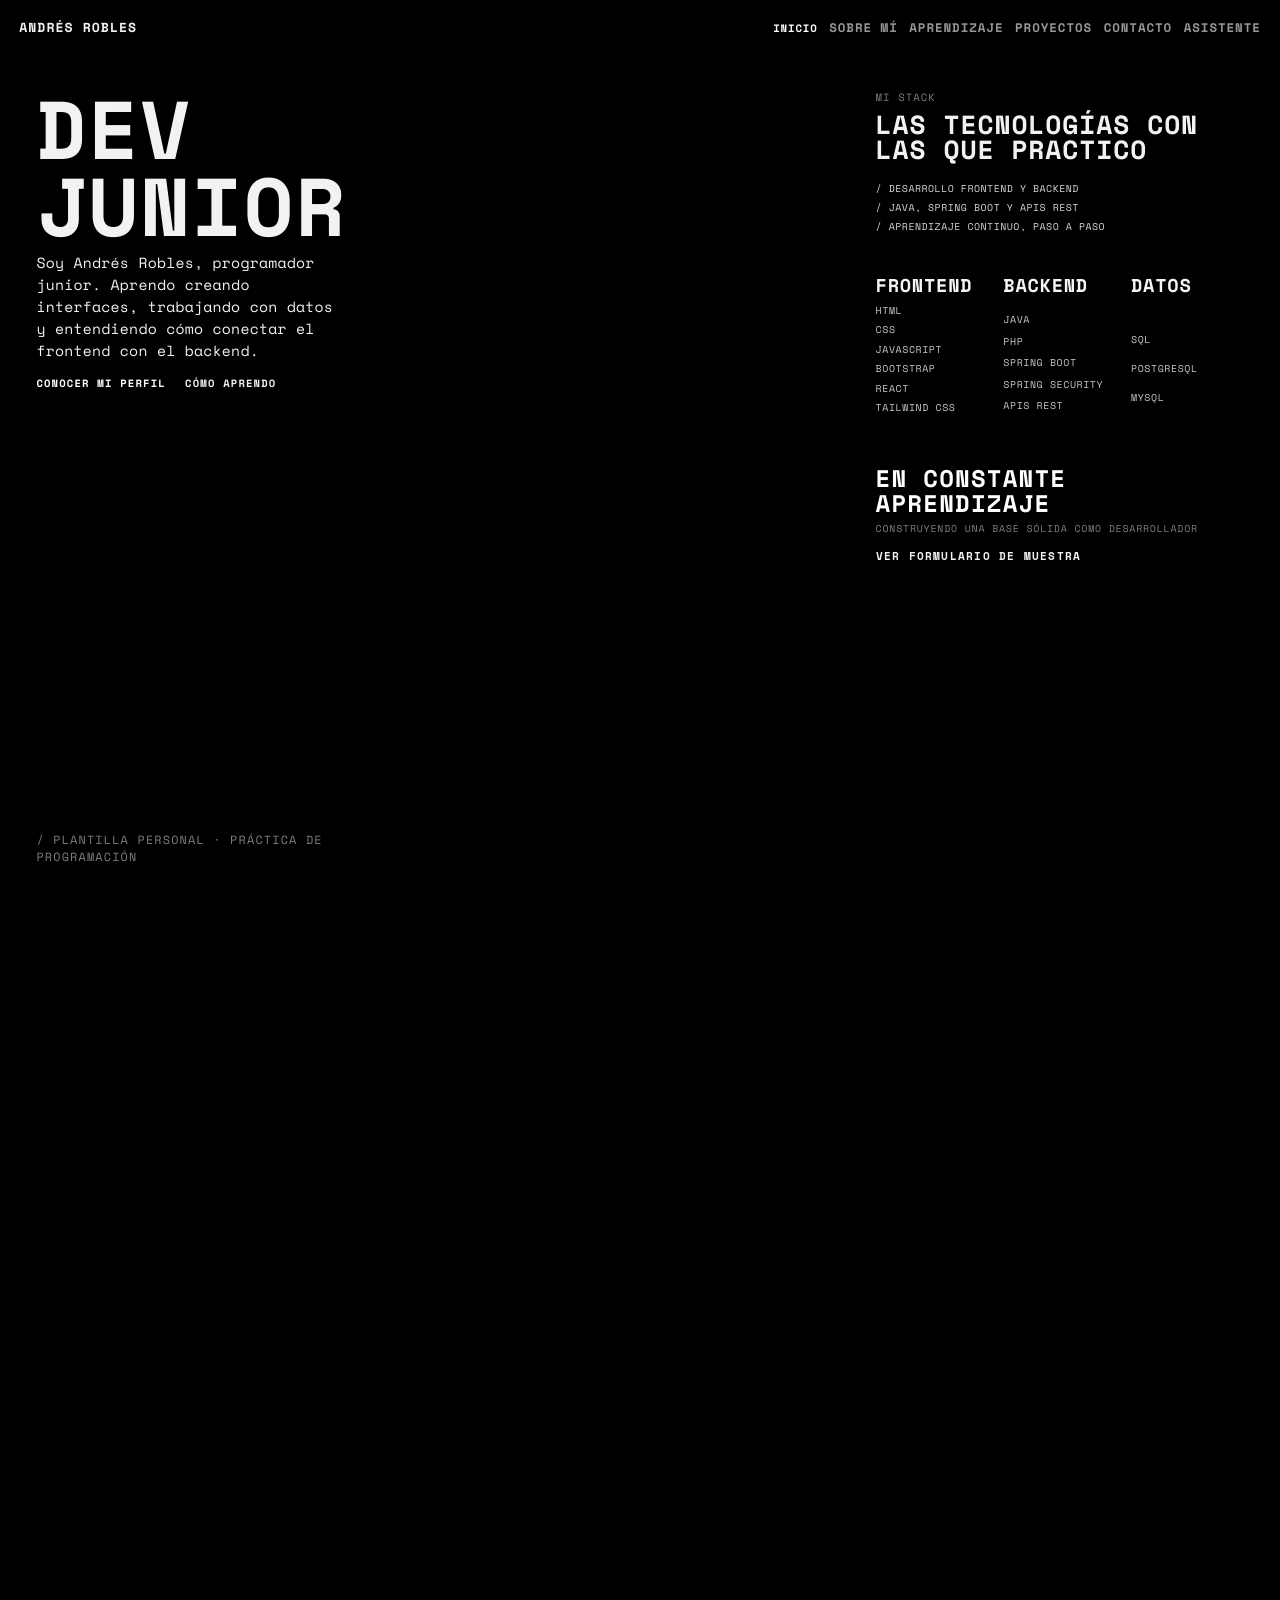
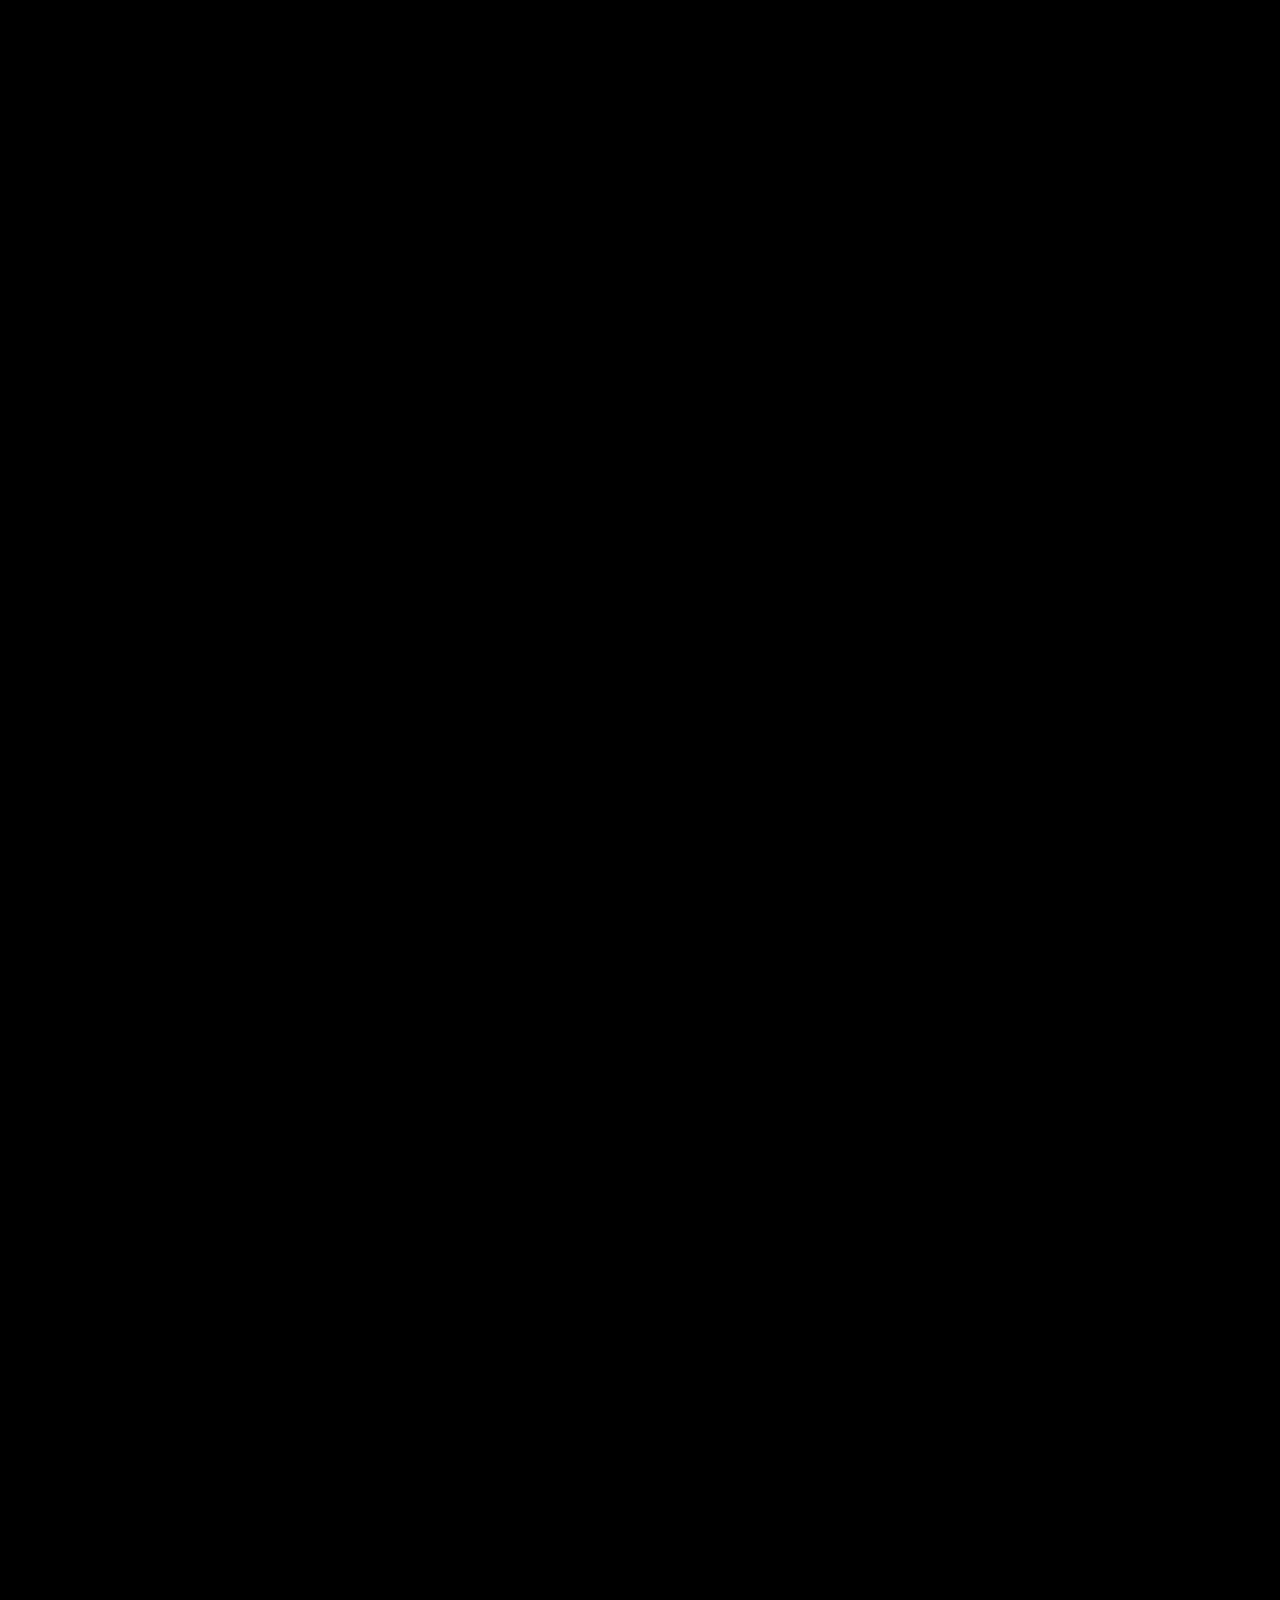
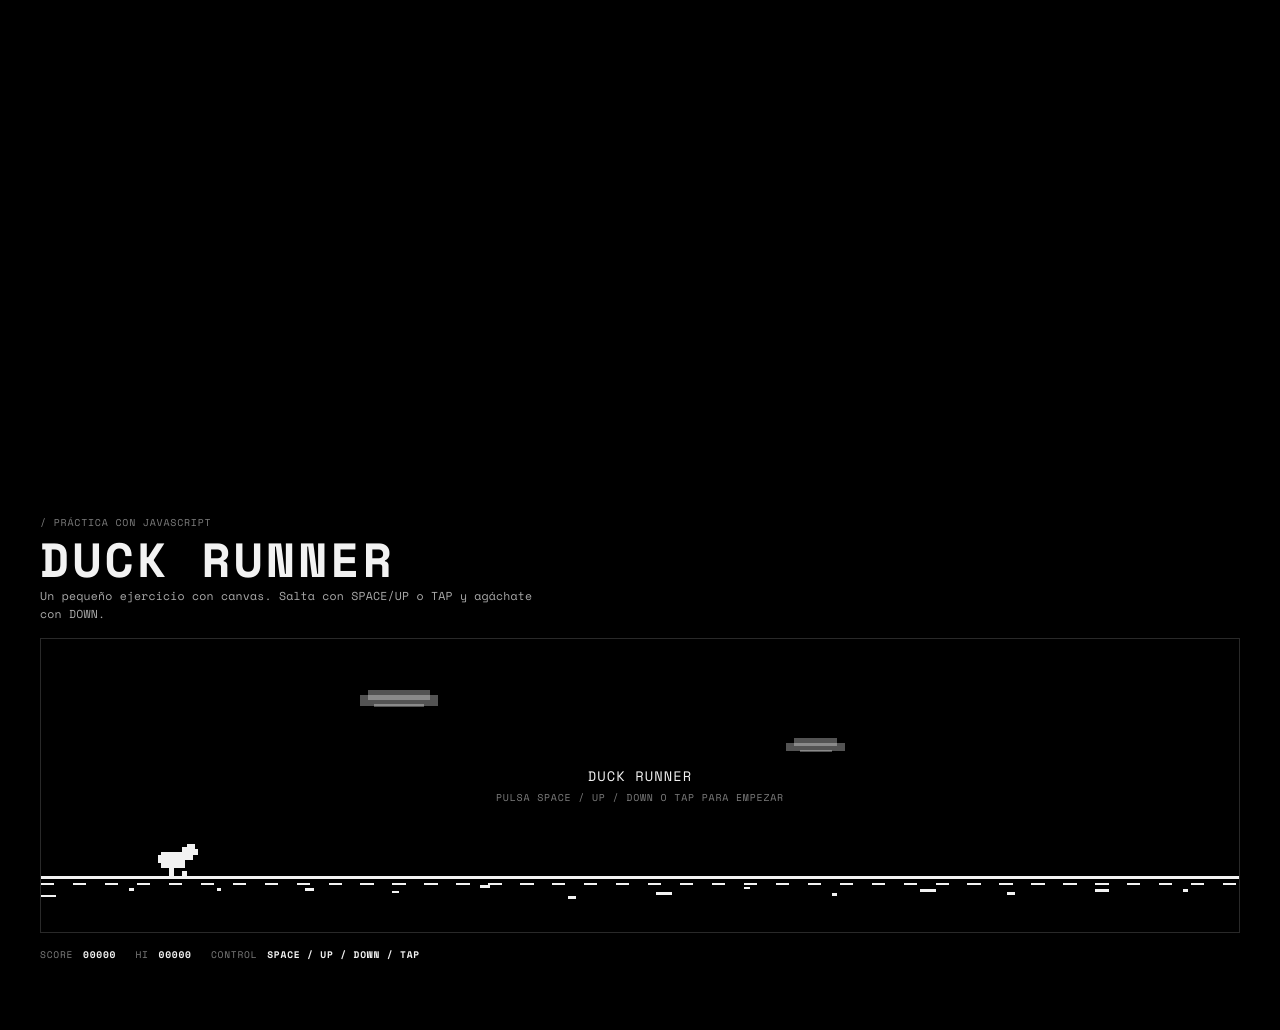
==== commit edfd18fe: "fix: restaurar Proyectos vacio y agente conectado a la API Conserva el perfil junior y su stack. Dej" ====
--- a/index.html
+++ b/index.html
@@ -9,7 +9,7 @@
     <link rel="preconnect" href="https://fonts.googleapis.com" />
     <link rel="preconnect" href="https://fonts.gstatic.com" crossorigin />
     <link href="https://fonts.googleapis.com/css2?family=Space+Mono:wght@400;700&display=swap" rel="stylesheet" />
-    <link rel="stylesheet" href="assets/css/main.css?v=20261019-154130" />
+    <link rel="stylesheet" href="assets/css/main.css?v=20261019-160615" />
 </head>
 
 <body>
@@ -19,7 +19,9 @@
             <a class="nav-link" data-nav="home" data-nav-key="home" href="index.html">INICIO</a>
             <a class="nav-link" data-nav="about" data-nav-key="about" href="index.html?go=about">SOBRE MÍ</a>
             <a class="nav-link" data-nav="method" data-nav-key="method" href="index.html?go=method">APRENDIZAJE</a>
+            <a class="nav-link" data-nav="work" data-nav-key="work" href="index.html?go=work">PROYECTOS</a>
             <a class="nav-link" data-nav="contact" data-nav-key="contact" href="index.html?go=contact">CONTACTO</a>
+            <a class="nav-link" data-nav-key="assistant" href="asistente.html">ASISTENTE</a>
         </div>
         <div class="menu-toggle" aria-label="Abrir menú" role="button" tabindex="0">
             <div class="menu-line"></div><div class="menu-line"></div><div class="menu-line"></div>
@@ -30,7 +32,9 @@
         <a data-nav="home" data-nav-key="home" href="index.html">INICIO</a>
         <a data-nav="about" data-nav-key="about" href="index.html?go=about">SOBRE MÍ</a>
         <a data-nav="method" data-nav-key="method" href="index.html?go=method">APRENDIZAJE</a>
+        <a data-nav="work" data-nav-key="work" href="index.html?go=work">PROYECTOS</a>
         <a data-nav="contact" data-nav-key="contact" href="index.html?go=contact">CONTACTO</a>
+        <a data-nav-key="assistant" href="asistente.html">ASISTENTE</a>
     </div>
 
     <section class="hero-section" id="heroSection">
@@ -48,22 +52,7 @@
             </div>
         </div>
 
-        <div class="column hero-center stagger-in" id="centerColumn" role="button" tabindex="0" aria-label="Conocer mi perfil de programador junior">
-            <div class="profile-terminal font-mono">
-                <div class="profile-terminal-header"><span aria-hidden="true">● ● ●</span><span>perfil.js</span></div>
-                <div class="profile-terminal-symbol" aria-hidden="true">&lt;/&gt;</div>
-                <pre class="profile-terminal-code"><code><span>const</span> perfil = {
-    nombre: "Andrés Robles",
-    nivel: "Junior",
-    enfoque: [
-        "Frontend",
-        "Backend",
-        "Bases de datos"
-    ]
-};</code></pre>
-                <p class="profile-terminal-note">Aprender. Practicar. Mejorar.</p>
-            </div>
-        </div>
+        <div class="column hero-center stagger-in" id="centerColumn" aria-hidden="true"></div>
 
         <div class="column column-right">
             <div class="hero-panel-head stagger-in">
@@ -136,6 +125,16 @@
         </div>
     </section>
 
+    <section class="projects-section" id="projectsSection" aria-labelledby="projectsTitle">
+        <div class="projects-container">
+            <div class="section-header reveal reveal-projects reveal-grow">
+                <div class="section-label section-label-dark font-mono">PROYECTOS</div>
+                <h2 class="section-title" id="projectsTitle">Proyectos</h2>
+            </div>
+            <div class="projects-list"></div>
+        </div>
+    </section>
+
     <section class="contact-section" id="contactSection">
         <div class="contact-container">
             <div class="section-label font-mono reveal reveal-contact">FORMULARIO DE MUESTRA</div>
@@ -167,6 +166,6 @@
         </div>
     </section>
 
-    <script type="module" src="assets/js/main.js?v=20261019-154130"></script>
+    <script type="module" src="assets/js/main.js?v=20261019-160615"></script>
 </body>
 </html>
--- a/assets/css/main.css
+++ b/assets/css/main.css
@@ -6,4 +6,3 @@
 @import url("./components/animations.css");
 @import url("./components/responsive.css");
 @import url("./theme-retro.css");
-@import url("./components/profile.css");
